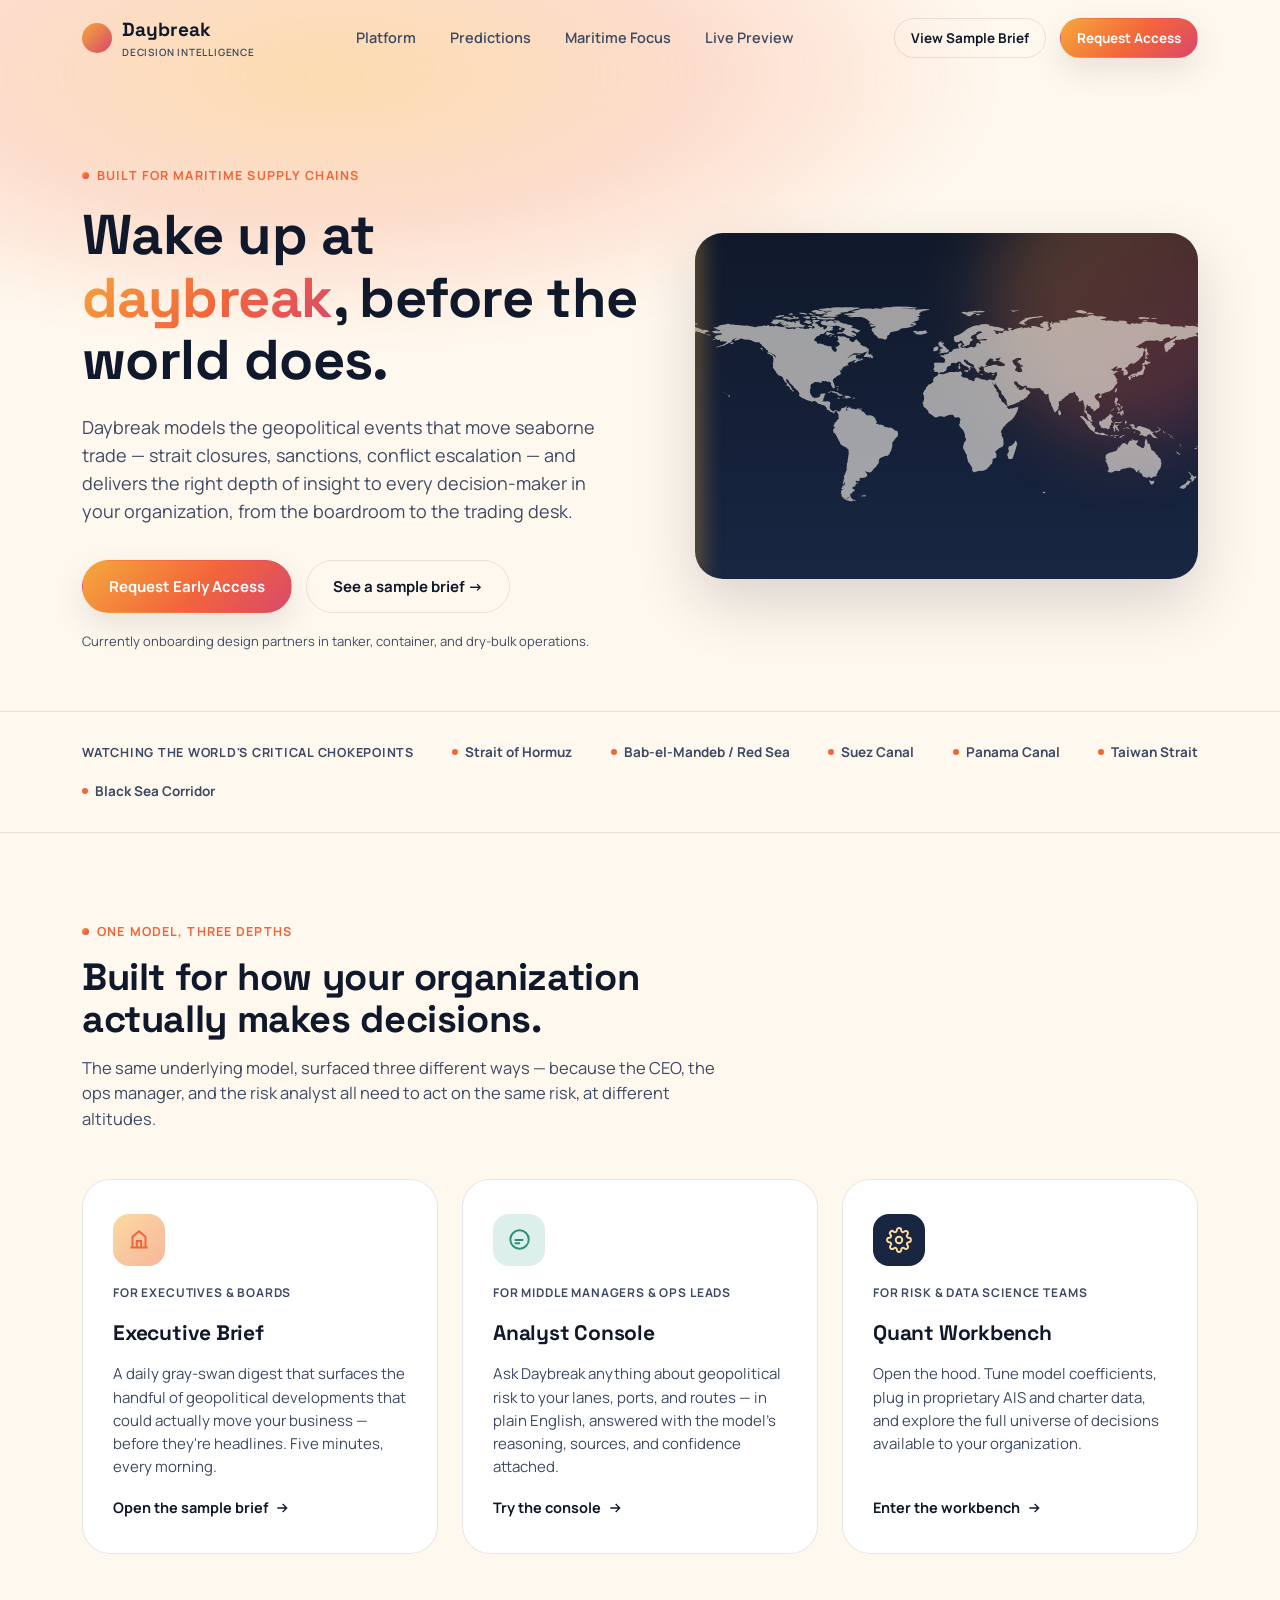
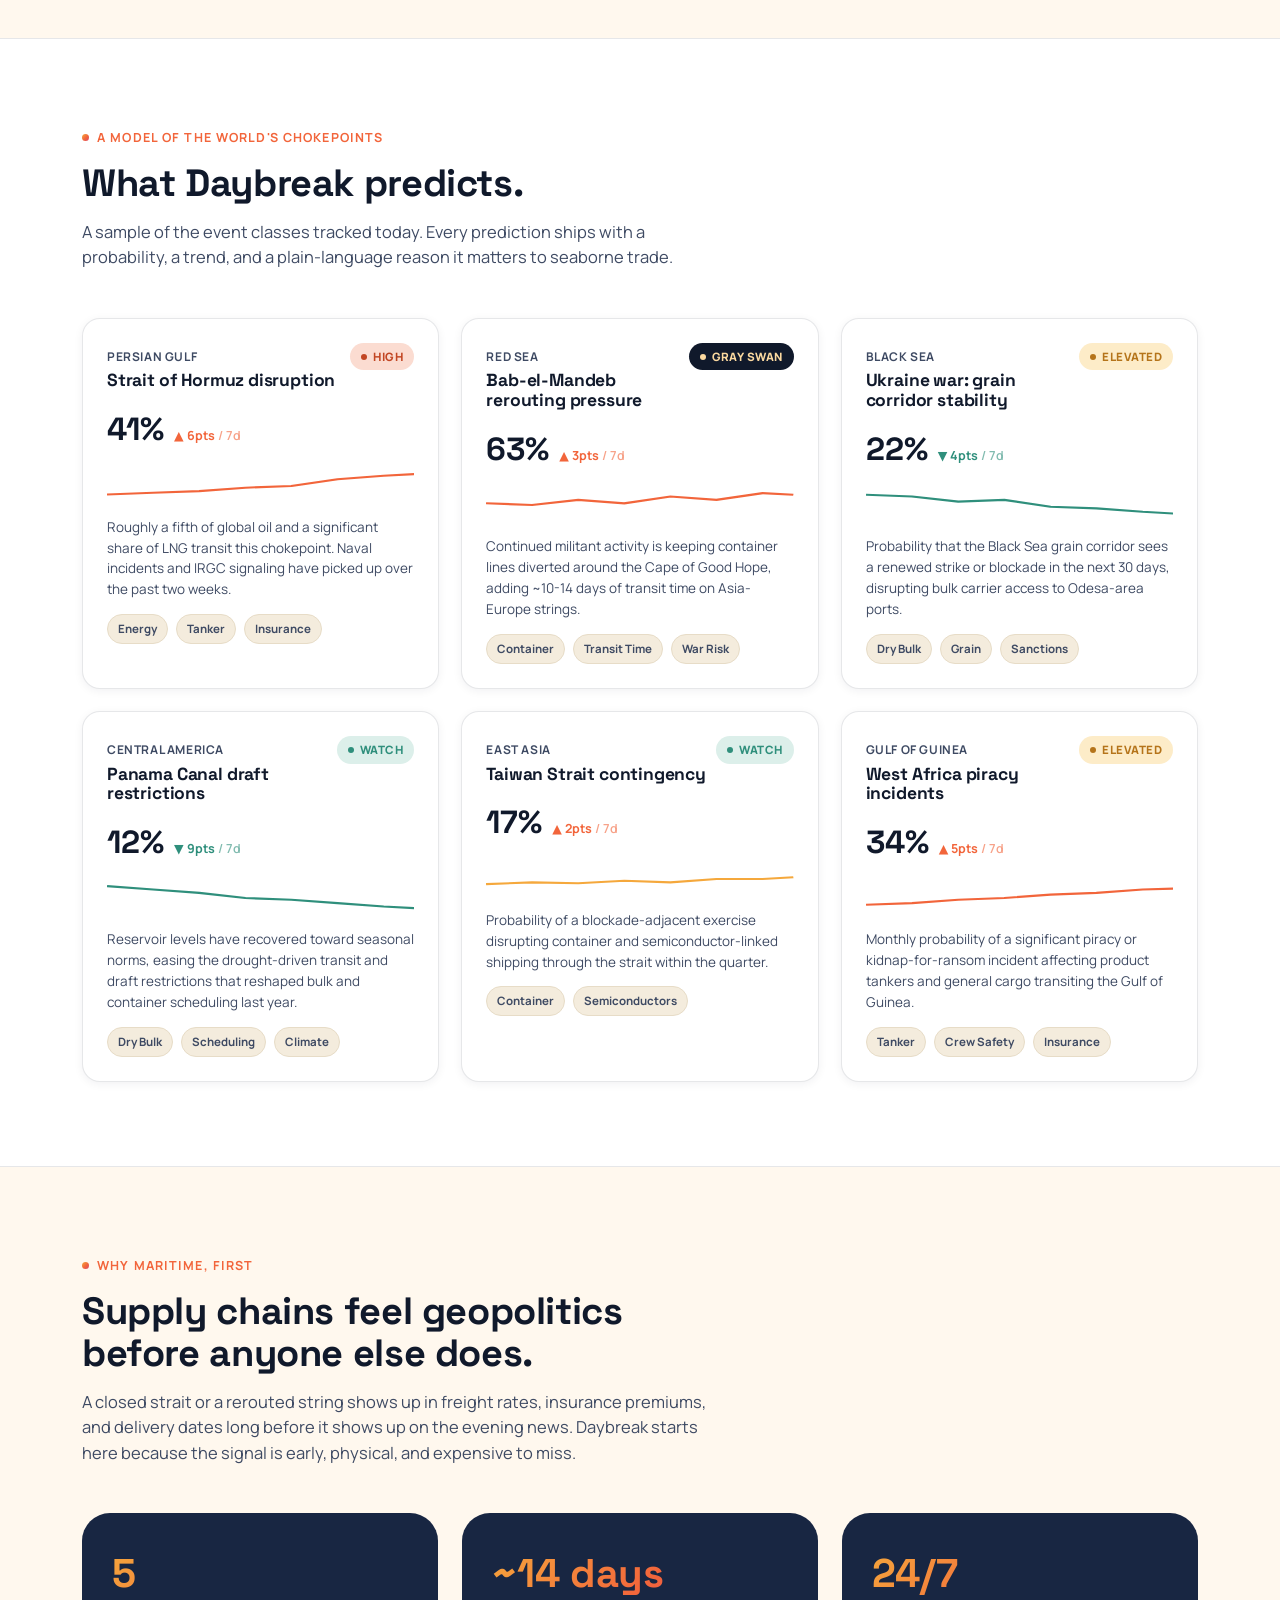
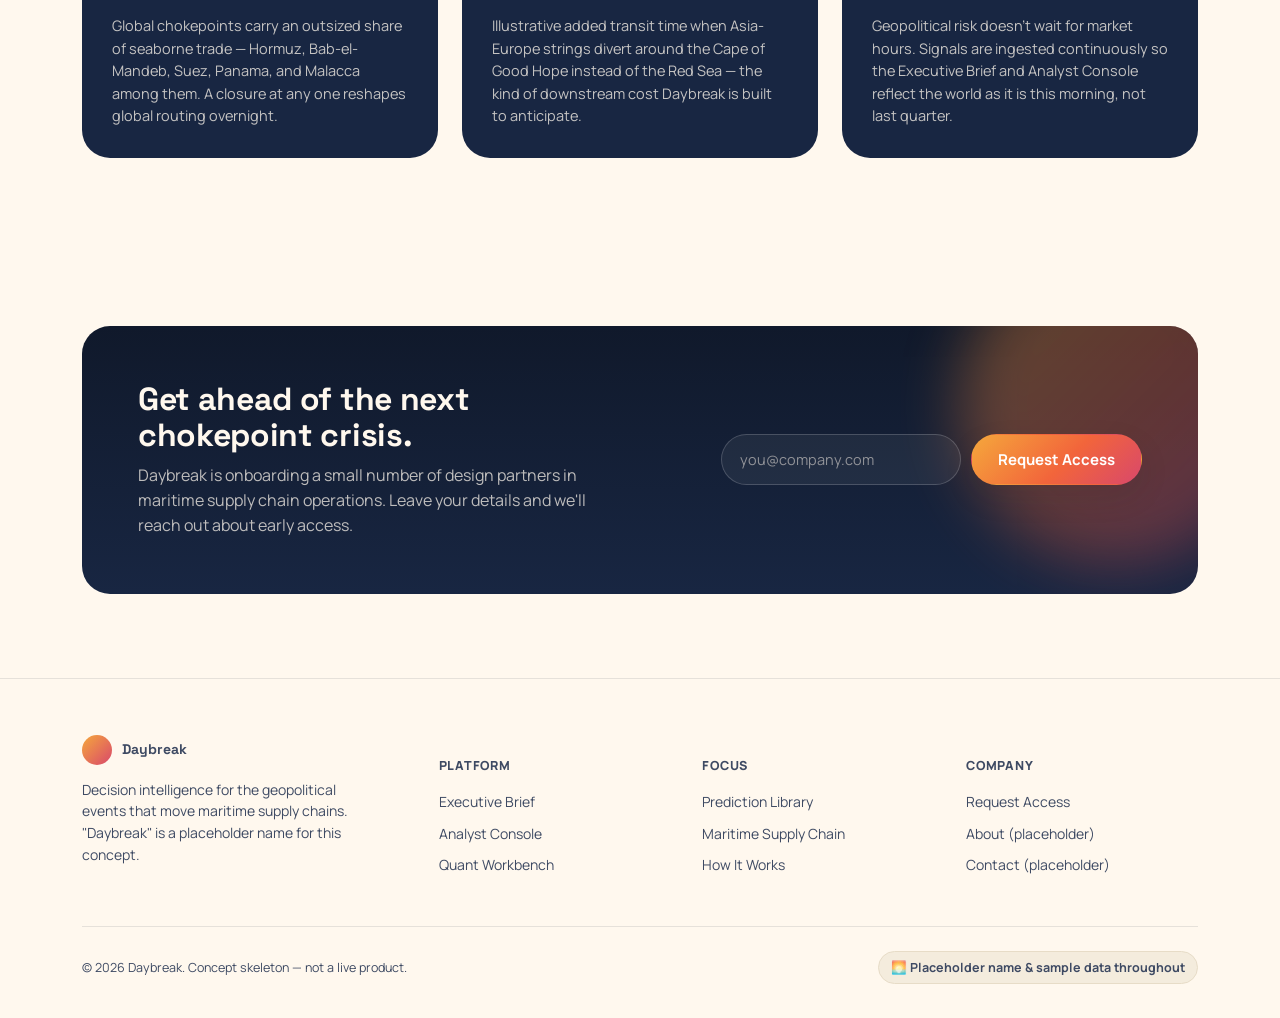
==== index.html @ 5f7ecd0e "Add Daybreak portal site skeleton Static design preview of the decision-intelligence portal for mari" ====
<!doctype html>
<html lang="en">
<head>
<meta charset="UTF-8" />
<meta name="viewport" content="width=device-width, initial-scale=1.0" />
<title>Daybreak — Decision Intelligence for Maritime Supply Chains</title>
<meta name="description" content="Daybreak predicts the geopolitical events that move maritime trade — and delivers the right layer of insight to every decision-maker in your organization." />
<link rel="icon" href="data:image/svg+xml,%3Csvg xmlns='http://www.w3.org/2000/svg' viewBox='0 0 32 32'%3E%3Cdefs%3E%3ClinearGradient id='g' x1='0' y1='0' x2='1' y2='1'%3E%3Cstop offset='0' stop-color='%23F5A83C'/%3E%3Cstop offset='1' stop-color='%23D9486B'/%3E%3C/linearGradient%3E%3C/defs%3E%3Ccircle cx='16' cy='16' r='16' fill='url(%23g)'/%3E%3C/svg%3E" />
<link rel="preconnect" href="https://fonts.googleapis.com">
<link rel="preconnect" href="https://fonts.gstatic.com" crossorigin>
<link href="https://fonts.googleapis.com/css2?family=Space+Grotesk:wght@500;600;700&family=Manrope:wght@400;500;600;700;800&family=IBM+Plex+Mono:wght@500&display=swap" rel="stylesheet">
<link rel="stylesheet" href="assets/css/styles.css" />
</head>
<body>

<nav class="site-nav">
  <div class="wrap">
    <a href="index.html" class="brand">
      <svg class="brand-mark" viewBox="0 0 32 32" fill="none">
        <defs><linearGradient id="navGrad" x1="0" y1="0" x2="1" y2="1">
          <stop offset="0" stop-color="#F5A83C"/><stop offset="1" stop-color="#D9486B"/>
        </linearGradient></defs>
        <circle cx="16" cy="16" r="16" fill="url(#navGrad)"/>
      </svg>
      <span>Daybreak<small>Decision Intelligence</small></span>
    </a>
    <div class="nav-links">
      <a href="index.html#platform">Platform</a>
      <a href="index.html#predictions">Predictions</a>
      <a href="index.html#maritime">Maritime Focus</a>
      <a href="executive.html" data-nav="executive.html">Live Preview</a>
    </div>
    <div class="nav-actions">
      <a href="executive.html" class="btn btn-outline btn-sm">View Sample Brief</a>
      <a href="#request-access" class="btn btn-primary btn-sm">Request Access</a>
    </div>
  </div>
</nav>

<header class="hero">
  <div class="hero-glow"></div>
  <div class="wrap hero-grid">
    <div>
      <span class="eyebrow">Built for maritime supply chains</span>
      <h1>Wake up at <em>daybreak</em>, before the world does.</h1>
      <p class="hero-sub">Daybreak models the geopolitical events that move seaborne trade — strait closures, sanctions, conflict escalation — and delivers the right depth of insight to every decision-maker in your organization, from the boardroom to the trading desk.</p>
      <div class="hero-cta">
        <a href="#request-access" class="btn btn-primary">Request Early Access</a>
        <a href="executive.html" class="btn btn-outline">See a sample brief →</a>
      </div>
      <p class="hero-note">Currently onboarding design partners in tanker, container, and dry-bulk operations.</p>
    </div>

    <div class="map-panel" aria-hidden="true">
      <div class="map-glow"></div>
      <div class="map-canvas">
        <svg viewBox="0 0 100 39.1667" preserveAspectRatio="xMidYMid meet">
          <g transform="scale(1,0.3916667)">
          <path d="M31.18,97.06 L31.54,97.48 L31.93,97.66 L31.81,98.01 L31.54,98.05 L31.4,97.8 L31.31,98.09 L31.07,98.31 L30.77,98.23 L30.57,98.01 L30.28,97.91 L29.93,97.51 L29.64,97.13 L29.26,96.34 L29.49,96.49 L29.88,96.96 L30.25,97.22 L30.39,96.89 L30.48,96.41 L30.74,96.11 L30.93,96.2 L31.04,96.52 L31.18,97.06 Z M33.74,95.11 L33.96,95.43 L33.88,95.67 L33.5,95.89 L33.38,95.64 L33.14,95.96 L33.0,95.64 L33.33,95.21 L33.57,95.39 L33.74,95.11 Z M69.52,94.12 L69.1,94.17 L69.09,93.79 L69.13,93.5 L69.15,93.35 L69.33,93.57 L69.59,93.66 L69.6,93.8 L69.52,94.12 Z M90.39,87.8 L90.66,88.04 L90.81,87.94 L91.02,87.81 L91.19,87.85 L91.21,88.7 L91.12,88.94 L91.09,89.51 L90.99,89.32 L90.8,89.81 L90.74,89.77 L90.57,89.75 L90.4,89.14 L90.36,88.68 L90.2,88.06 L90.21,87.73 L90.39,87.8 Z M98.06,87.89 L98.12,88.18 L98.32,87.89 L98.4,88.19 L98.4,88.49 L98.3,88.82 L98.12,89.34 L97.98,89.63 L98.08,89.97 L97.86,89.98 L97.63,90.24 L97.55,90.71 L97.39,91.42 L97.18,91.74 L97.04,91.94 L96.78,91.93 L96.6,91.7 L96.3,91.65 L96.25,91.38 L96.4,90.86 L96.75,90.16 L96.93,90.03 L97.13,89.76 L97.37,89.38 L97.53,89.02 L97.66,88.49 L97.76,88.31 L97.8,87.91 L98.0,87.58 L98.06,87.89 Z M98.5,84.51 L98.7,85.25 L98.71,84.77 L98.84,84.96 L98.88,85.5 L99.1,85.73 L99.29,85.79 L99.45,85.52 L99.59,85.6 L99.52,86.23 L99.44,86.64 L99.22,86.63 L99.15,86.84 L99.18,87.15 L99.13,87.28 L99.03,87.66 L98.89,88.15 L98.68,88.43 L98.63,88.25 L98.51,88.14 L98.67,87.56 L98.58,87.17 L98.28,86.89 L98.29,86.63 L98.49,86.38 L98.54,85.84 L98.53,85.38 L98.41,84.9 L98.42,84.78 L98.29,84.48 L98.07,83.86 L97.95,83.35 L98.06,83.3 L98.21,83.69 L98.42,83.88 L98.5,84.51 Z M96.42,74.58 L96.32,74.75 L96.16,74.56 L95.97,74.24 L95.79,73.87 L95.6,73.37 L95.56,73.12 L95.68,73.13 L95.84,73.38 L95.96,73.62 L96.05,73.82 L96.28,74.26 L96.42,74.58 Z M99.55,71.16 L99.64,71.37 L99.6,71.74 L99.43,71.84 L99.27,71.75 L99.25,71.44 L99.35,71.19 L99.48,71.28 L99.55,71.16 Z M99.82,70.78 L99.65,70.93 L99.61,70.67 L99.75,70.52 L99.84,70.48 L100.0,70.26 L100.0,70.61 L99.82,70.78 Z M0.02,70.57 L0.0,70.61 L0.0,70.26 L0.06,70.23 L0.02,70.57 Z M96.62,70.54 L96.53,70.64 L96.44,70.33 L96.45,70.14 L96.62,70.54 Z M96.42,69.46 L96.46,70.03 L96.39,69.94 L96.33,69.98 L96.29,69.78 L96.29,69.24 L96.42,69.46 Z M63.9,68.48 L63.95,69.33 L64.02,69.66 L63.99,70.0 L63.94,70.21 L63.85,69.8 L63.8,70.01 L63.85,70.53 L63.83,70.83 L63.75,71.0 L63.73,71.6 L63.62,72.42 L63.49,73.4 L63.31,74.75 L63.21,75.73 L63.08,76.55 L62.86,76.72 L62.61,77.02 L62.45,76.84 L62.23,76.59 L62.16,76.21 L62.14,75.58 L62.04,75.02 L62.02,74.51 L62.06,74.0 L62.19,73.87 L62.19,73.64 L62.33,73.1 L62.35,72.65 L62.29,72.31 L62.23,71.87 L62.21,71.21 L62.31,70.82 L62.35,70.37 L62.48,70.34 L62.64,70.19 L62.74,70.07 L62.86,70.06 L63.02,69.65 L63.25,69.22 L63.33,68.86 L63.3,68.56 L63.41,68.64 L63.57,68.15 L63.57,67.72 L63.67,67.4 L63.76,67.71 L63.84,68.01 L63.9,68.48 Z M89.88,68.63 L89.98,69.18 L90.16,68.92 L90.25,69.22 L90.38,69.49 L90.35,69.81 L90.41,70.42 L90.45,70.77 L90.52,70.86 L90.6,71.46 L90.57,71.83 L90.66,72.31 L90.96,72.68 L91.16,73.02 L91.35,73.33 L91.31,73.5 L91.47,73.94 L91.58,74.71 L91.69,74.56 L91.8,74.86 L91.87,74.75 L91.92,75.51 L92.11,75.94 L92.24,76.21 L92.46,76.79 L92.54,77.36 L92.54,77.76 L92.53,78.2 L92.66,78.8 L92.64,79.43 L92.59,79.76 L92.52,80.39 L92.52,80.8 L92.47,81.31 L92.35,81.95 L92.14,82.3 L92.04,82.85 L91.95,83.2 L91.87,83.81 L91.76,84.16 L91.69,84.7 L91.65,85.18 L91.67,85.41 L91.51,85.65 L91.2,85.68 L90.94,85.97 L90.81,86.25 L90.64,86.55 L90.41,86.24 L90.24,86.11 L90.29,85.74 L90.13,85.88 L89.89,86.39 L89.65,86.2 L89.49,86.09 L89.34,86.03 L89.07,85.83 L88.89,85.39 L88.84,84.85 L88.77,84.5 L88.63,84.21 L88.37,84.12 L88.46,83.78 L88.39,83.25 L88.26,83.74 L88.01,83.87 L88.15,83.48 L88.2,83.07 L88.3,82.72 L88.28,82.2 L88.05,82.8 L87.88,83.05 L87.77,83.61 L87.56,83.32 L87.57,82.94 L87.39,82.43 L87.25,82.16 L87.3,82.0 L86.94,81.57 L86.75,81.55 L86.48,81.2 L85.98,81.27 L85.62,81.52 L85.31,81.76 L85.04,81.71 L84.75,82.08 L84.51,82.24 L84.45,82.61 L84.35,82.9 L84.11,82.92 L83.94,82.98 L83.69,82.85 L83.49,82.93 L83.3,82.96 L83.14,83.34 L83.06,83.31 L82.92,83.51 L82.78,83.73 L82.58,83.71 L82.4,83.71 L82.1,83.25 L81.95,83.12 L81.96,82.71 L82.1,82.62 L82.14,82.45 L82.13,82.2 L82.17,81.71 L82.14,81.29 L81.99,80.57 L81.94,80.16 L81.96,79.76 L81.84,79.3 L81.84,79.09 L81.71,78.81 L81.68,78.25 L81.52,77.69 L81.48,77.39 L81.61,77.69 L81.51,77.04 L81.65,77.24 L81.73,77.52 L81.73,77.15 L81.59,76.59 L81.56,76.37 L81.5,76.16 L81.53,75.75 L81.59,75.57 L81.62,75.22 L81.59,74.81 L81.71,74.29 L81.73,74.84 L81.85,74.35 L82.07,74.11 L82.21,73.81 L82.42,73.55 L82.55,73.49 L82.62,73.58 L82.84,73.32 L83.01,73.24 L83.05,73.08 L83.13,73.02 L83.28,73.03 L83.57,72.83 L83.72,72.51 L83.79,72.13 L83.96,71.77 L83.97,71.49 L83.98,71.1 L84.17,70.5 L84.29,71.11 L84.41,70.97 L84.31,70.64 L84.39,70.29 L84.52,70.45 L84.55,69.91 L84.7,69.56 L84.77,69.28 L84.91,69.16 L84.91,68.96 L85.03,69.04 L85.04,68.86 L85.16,68.76 L85.3,68.67 L85.5,68.99 L85.66,69.41 L85.83,69.42 L86.01,69.48 L85.95,69.09 L86.08,68.52 L86.21,68.34 L86.16,68.16 L86.28,67.76 L86.45,67.51 L86.59,67.59 L86.83,67.46 L86.82,67.09 L86.62,66.86 L86.77,66.76 L86.95,66.93 L87.1,67.22 L87.33,67.41 L87.41,67.33 L87.58,67.55 L87.75,67.35 L87.85,67.41 L87.91,67.27 L88.04,67.63 L87.97,68.01 L87.86,68.29 L87.77,68.32 L87.8,68.6 L87.72,68.95 L87.62,69.3 L87.64,69.5 L87.86,69.89 L88.07,70.12 L88.22,70.37 L88.42,70.79 L88.5,70.78 L88.64,70.97 L88.68,71.19 L88.95,71.43 L89.13,71.18 L89.19,70.8 L89.24,70.49 L89.28,70.1 L89.36,69.54 L89.32,69.19 L89.34,68.99 L89.31,68.58 L89.35,68.05 L89.4,67.9 L89.36,67.66 L89.42,67.29 L89.48,66.9 L89.48,66.7 L89.59,66.43 L89.67,66.78 L89.69,67.22 L89.75,67.31 L89.77,67.61 L89.87,67.97 L89.89,68.37 L89.88,68.63 Z M95.03,66.3 L95.11,66.54 L94.92,66.54 L94.81,66.1 L94.98,66.27 L95.03,66.3 Z M83.53,66.13 L83.42,66.14 L83.05,65.64 L83.31,65.5 L83.45,65.72 L83.55,65.94 L83.53,66.13 Z M94.68,65.87 L94.57,65.88 L94.4,65.81 L94.34,65.7 L94.36,65.42 L94.55,65.53 L94.64,65.68 L94.68,65.87 Z M94.91,65.67 L94.87,65.8 L94.66,65.19 L94.61,64.77 L94.7,64.77 L94.8,65.33 L94.91,65.67 Z M84.57,66.06 L84.33,66.21 L84.29,66.13 L84.32,65.89 L84.44,65.45 L84.71,65.17 L84.75,65.0 L84.99,64.85 L85.18,64.82 L85.27,64.73 L85.37,64.82 L85.27,65.01 L84.98,65.32 L84.75,65.53 L84.57,66.06 Z M82.75,64.61 L82.85,64.8 L83.02,64.74 L83.09,65.04 L82.77,65.18 L82.58,65.28 L82.43,65.27 L82.52,64.86 L82.68,64.86 L82.75,64.61 Z M84.14,64.61 L84.1,65.0 L83.68,65.2 L83.31,65.11 L83.31,64.85 L83.53,64.71 L83.71,64.92 L83.89,64.87 L84.14,64.61 Z M94.41,64.78 L94.42,64.92 L94.2,64.62 L94.05,64.37 L93.95,64.13 L93.99,64.06 L94.12,64.23 L94.34,64.55 L94.41,64.78 Z M93.76,64.08 L93.71,64.12 L93.58,63.96 L93.47,63.66 L93.48,63.55 L93.65,63.85 L93.76,64.08 Z M80.17,63.67 L80.71,63.74 L80.77,63.45 L81.28,63.79 L81.38,64.25 L81.8,64.38 L82.14,64.8 L81.82,65.07 L81.52,64.79 L81.27,64.81 L80.98,64.75 L80.72,64.63 L80.4,64.36 L80.19,64.28 L80.08,64.37 L79.57,64.08 L79.52,63.78 L79.27,63.72 L79.46,63.05 L79.8,63.09 L80.02,63.37 L80.14,63.42 L80.17,63.67 Z M87.42,63.27 L87.28,63.76 L87.25,63.22 L87.3,62.97 L87.36,62.73 L87.42,62.93 L87.42,63.27 Z M93.3,63.7 L93.22,63.77 L93.1,63.5 L92.98,63.05 L92.92,62.51 L92.96,62.44 L92.99,62.65 L93.07,62.81 L93.21,63.26 L93.34,63.5 L93.3,63.7 Z M92.22,62.75 L92.07,62.81 L92.03,63.01 L91.88,63.18 L91.73,63.35 L91.59,63.35 L91.36,63.14 L91.2,62.94 L91.22,62.72 L91.47,62.83 L91.62,62.77 L91.67,62.43 L91.71,62.41 L91.73,62.79 L91.89,62.73 L91.97,62.49 L92.12,62.24 L92.09,61.82 L92.26,61.81 L92.32,61.92 L92.31,62.32 L92.22,62.75 Z M85.35,61.32 L85.24,61.55 L85.05,61.42 L85.0,61.12 L85.28,61.08 L85.35,61.32 Z M86.24,61.06 L86.34,61.6 L86.11,61.31 L85.88,61.25 L85.72,61.3 L85.53,61.27 L85.59,60.88 L85.94,60.85 L86.24,61.06 Z M92.54,62.06 L92.45,62.25 L92.4,61.83 L92.34,61.55 L92.21,61.32 L92.05,61.02 L91.85,60.81 L91.93,60.64 L92.08,60.84 L92.17,60.99 L92.29,61.16 L92.4,61.46 L92.51,61.69 L92.54,62.06 Z M87.26,59.68 L87.34,60.83 L87.63,61.25 L87.86,60.5 L88.18,60.07 L88.42,60.07 L88.66,60.32 L88.87,60.57 L89.17,60.71 L89.65,61.2 L90.16,61.6 L90.35,61.97 L90.51,62.32 L90.55,62.74 L91.01,63.18 L91.08,63.56 L90.83,63.63 L90.89,64.1 L91.13,64.57 L91.32,65.32 L91.47,65.3 L91.46,65.61 L91.68,65.73 L91.59,65.87 L91.89,66.17 L91.86,66.37 L91.67,66.42 L91.61,66.24 L91.37,66.16 L91.09,66.05 L90.87,65.6 L90.71,65.21 L90.57,64.59 L90.21,64.28 L89.97,64.48 L89.8,64.71 L89.84,65.24 L89.62,65.48 L89.46,65.36 L89.18,65.33 L88.93,64.75 L88.65,64.61 L88.58,64.81 L88.23,64.83 L88.34,64.25 L88.52,64.06 L88.45,63.29 L88.31,62.69 L87.77,62.09 L87.55,62.03 L87.13,61.38 L87.05,61.72 L86.94,61.78 L86.88,61.52 L86.88,61.21 L86.66,60.87 L86.96,60.61 L87.16,60.62 L87.14,60.44 L86.73,60.43 L86.62,60.01 L86.37,59.88 L86.26,59.53 L86.63,59.36 L86.77,59.13 L87.22,59.42 L87.26,59.68 Z M84.79,57.86 L84.57,58.56 L84.36,58.7 L84.09,58.56 L83.63,58.59 L83.38,58.7 L83.34,59.23 L83.59,59.86 L83.74,59.54 L84.26,59.3 L84.24,59.63 L84.12,59.53 L84.0,59.94 L83.75,60.22 L84.02,61.12 L83.96,61.37 L84.21,62.19 L84.21,62.65 L84.06,62.86 L83.95,62.61 L84.09,62.03 L83.82,62.31 L83.75,62.11 L83.78,61.84 L83.58,61.42 L83.6,60.73 L83.42,60.94 L83.44,61.77 L83.45,62.79 L83.28,62.89 L83.16,62.68 L83.24,62.03 L83.19,61.34 L83.08,61.34 L82.99,60.85 L83.11,60.39 L83.15,59.82 L83.28,58.76 L83.34,58.46 L83.58,57.94 L83.8,58.15 L84.15,58.24 L84.47,58.21 L84.74,57.7 L84.79,57.86 Z M85.75,58.06 L85.73,58.68 L85.59,58.61 L85.55,59.04 L85.66,59.42 L85.58,59.5 L85.47,59.05 L85.39,58.15 L85.44,57.58 L85.54,57.32 L85.56,57.71 L85.72,57.77 L85.75,58.06 Z M79.39,63.02 L79.09,63.03 L78.85,62.44 L78.5,61.86 L78.38,61.43 L78.17,60.85 L78.03,60.32 L77.82,59.33 L77.57,58.74 L77.49,58.13 L77.39,57.57 L77.14,57.13 L76.99,56.52 L76.78,56.12 L76.49,55.34 L76.47,54.98 L76.65,55.01 L77.08,55.14 L77.32,55.84 L77.54,56.32 L77.69,56.61 L77.96,57.38 L78.24,57.39 L78.47,57.87 L78.63,58.47 L78.84,58.79 L78.73,59.37 L78.89,59.62 L78.99,59.63 L79.04,60.13 L79.14,60.53 L79.34,60.59 L79.47,61.04 L79.4,61.92 L79.39,63.02 Z M82.74,57.57 L83.05,58.23 L82.73,58.31 L82.63,58.79 L82.64,59.44 L82.38,59.92 L82.37,60.63 L82.26,61.71 L82.22,61.46 L81.91,61.78 L81.8,61.34 L81.6,61.3 L81.46,61.08 L81.13,61.33 L81.03,60.99 L80.85,61.03 L80.62,60.95 L80.58,59.99 L80.44,59.8 L80.3,59.19 L80.26,58.57 L80.3,57.91 L80.46,57.44 L80.67,57.69 L80.88,57.55 L80.94,56.95 L81.05,56.82 L81.39,56.66 L81.59,56.1 L81.72,55.66 L81.83,55.39 L82.07,55.0 L82.28,54.51 L82.42,53.95 L82.54,53.95 L82.68,54.31 L82.69,54.62 L82.87,54.82 L83.11,55.03 L83.09,55.31 L82.9,55.34 L82.95,55.69 L82.75,55.93 L82.59,56.57 L82.79,57.24 L82.74,57.57 Z M85.1,52.9 L85.13,53.37 L85.15,53.77 L85.05,54.42 L84.95,53.69 L84.82,54.05 L84.91,54.57 L84.83,54.91 L84.51,54.5 L84.43,53.98 L84.51,53.64 L84.34,53.31 L84.25,53.6 L84.12,53.58 L83.91,53.97 L83.87,53.76 L83.98,53.17 L84.15,52.97 L84.3,52.7 L84.4,53.02 L84.61,52.83 L84.66,52.51 L84.85,52.49 L84.84,51.94 L85.06,52.28 L85.09,52.64 L85.1,52.9 Z M72.56,54.47 L72.32,54.63 L72.19,54.07 L72.14,53.05 L72.26,51.9 L72.46,52.29 L72.58,52.79 L72.72,53.53 L72.68,54.27 L72.56,54.47 Z M33.07,51.7 L32.84,51.77 L32.79,51.71 L32.87,51.51 L32.87,51.23 L33.03,51.14 L33.08,51.17 L33.07,51.7 Z M84.44,51.58 L84.34,51.81 L84.25,52.26 L84.17,52.47 L83.99,51.98 L84.05,51.79 L84.12,51.59 L84.15,51.15 L84.31,51.11 L84.26,51.58 L84.47,50.9 L84.44,51.58 Z M82.92,52.26 L82.55,52.93 L82.68,52.43 L82.89,52.0 L83.05,51.51 L83.2,50.8 L83.25,51.38 L83.06,51.77 L82.92,52.26 Z M83.86,50.43 L84.02,50.65 L84.2,50.65 L84.19,50.95 L84.07,51.25 L83.89,51.46 L83.88,51.13 L83.9,50.77 L83.86,50.43 Z M84.86,50.24 L84.94,51.03 L84.73,50.84 L84.73,51.08 L84.8,51.52 L84.67,51.68 L84.66,51.18 L84.57,51.14 L84.53,50.71 L84.69,50.77 L84.69,50.5 L84.52,49.96 L84.79,49.97 L84.86,50.24 Z M83.76,49.6 L83.68,50.21 L83.56,49.85 L83.42,49.31 L83.66,49.34 L83.76,49.6 Z M83.7,45.74 L83.87,45.94 L83.96,45.76 L83.98,45.94 L83.94,46.23 L84.03,46.74 L83.96,47.33 L83.8,47.57 L83.75,48.14 L83.81,48.7 L83.96,48.78 L84.08,48.7 L84.43,49.09 L84.4,49.48 L84.49,49.65 L84.47,49.97 L84.25,49.63 L84.15,49.25 L84.08,49.51 L83.9,49.09 L83.65,49.19 L83.51,49.04 L83.52,48.74 L83.61,48.56 L83.53,48.4 L83.49,48.66 L83.35,48.25 L83.31,47.94 L83.3,47.26 L83.41,47.49 L83.44,46.38 L83.53,45.74 L83.7,45.74 Z M31.78,45.94 L31.71,46.12 L31.5,46.11 L31.34,46.14 L31.32,45.83 L31.36,45.73 L31.59,45.73 L31.73,45.8 L31.78,45.94 Z M28.64,46.19 L28.55,46.31 L28.4,46.2 L28.24,45.94 L28.27,45.78 L28.39,45.73 L28.45,45.75 L28.64,45.81 L28.79,45.99 L28.83,46.18 L28.64,46.19 Z M29.84,44.77 L30.08,44.88 L30.11,44.76 L30.33,44.77 L30.5,44.95 L30.57,44.93 L30.62,45.18 L30.77,45.17 L30.76,45.38 L30.89,45.4 L31.02,45.67 L30.92,45.95 L30.79,45.8 L30.66,45.83 L30.57,45.8 L30.52,45.92 L30.41,45.97 L30.37,45.8 L30.28,45.9 L30.17,46.38 L30.1,46.27 L30.08,46.07 L29.9,45.95 L29.77,46.0 L29.6,45.94 L29.47,46.08 L29.32,45.86 L29.34,45.63 L29.6,45.73 L29.81,45.78 L29.91,45.63 L29.78,45.32 L29.78,45.05 L29.61,44.94 L29.67,44.74 L29.84,44.77 Z M80.65,45.62 L80.41,45.96 L80.18,45.74 L80.17,45.13 L80.31,44.81 L80.61,44.61 L80.77,44.63 L80.84,44.9 L80.71,45.21 L80.65,45.62 Z M6.79,45.33 L6.75,45.45 L6.68,45.35 L6.69,45.15 L6.65,44.89 L6.66,44.81 L6.71,44.7 L6.69,44.56 L6.71,44.49 L6.73,44.5 L6.83,44.62 L6.88,44.69 L6.93,44.78 L7.0,45.03 L6.99,45.07 L6.88,45.22 L6.79,45.33 Z M6.64,44.22 L6.55,44.27 L6.5,44.13 L6.47,44.07 L6.47,44.02 L6.5,43.96 L6.6,44.03 L6.67,44.14 L6.64,44.22 Z M6.46,43.85 L6.45,43.92 L6.3,43.9 L6.32,43.82 L6.46,43.85 Z M6.21,43.74 L6.19,43.78 L6.17,43.77 L6.08,43.75 L6.04,43.59 L6.03,43.56 L6.1,43.46 L6.13,43.51 L6.21,43.74 Z M5.74,43.28 L5.7,43.35 L5.61,43.22 L5.63,43.16 L5.67,43.09 L5.73,43.11 L5.74,43.28 Z M27.87,42.72 L27.98,42.98 L28.24,42.9 L28.34,43.07 L28.57,43.51 L28.74,43.82 L28.83,43.82 L29.0,43.96 L28.98,44.16 L29.19,44.19 L29.39,44.48 L29.36,44.65 L29.18,44.74 L28.99,44.77 L28.8,44.71 L28.4,44.78 L28.59,44.39 L28.47,44.2 L28.3,44.16 L28.2,43.95 L28.13,43.55 L27.98,43.58 L27.72,43.38 L27.63,43.24 L27.27,43.13 L27.18,42.99 L27.28,42.81 L27.01,42.77 L26.81,43.14 L26.69,43.15 L26.65,43.33 L26.51,43.4 L26.4,43.34 L26.54,43.12 L26.6,42.86 L26.73,42.7 L26.87,42.57 L27.08,42.5 L27.15,42.42 L27.39,42.47 L27.61,42.48 L27.87,42.72 Z M28.46,42.01 L28.39,42.05 L28.32,41.64 L28.22,41.44 L28.28,40.99 L28.36,41.01 L28.46,41.6 L28.46,42.01 Z M83.66,42.7 L83.54,43.28 L83.39,42.68 L83.36,42.16 L83.53,41.46 L83.75,40.93 L83.88,41.14 L83.83,41.56 L83.66,42.7 Z M28.38,40.01 L28.08,40.13 L28.06,39.87 L28.19,39.81 L28.38,39.83 L28.38,40.01 Z M28.61,40.01 L28.56,40.51 L28.51,40.42 L28.52,40.05 L28.39,39.77 L28.39,39.69 L28.61,40.01 Z M87.4,34.65 L87.44,34.89 L87.28,35.32 L87.16,35.09 L87.02,35.26 L86.95,35.67 L86.77,35.47 L86.77,35.13 L86.92,34.71 L87.08,34.79 L87.2,34.49 L87.4,34.65 Z M59.6,33.57 L59.42,33.87 L59.44,34.0 L59.45,34.06 L59.16,34.35 L59.03,34.25 L58.96,33.97 L59.09,33.94 L59.11,33.94 L59.15,33.77 L59.35,33.78 L59.6,33.57 Z M56.58,33.54 L56.74,33.78 L56.95,33.74 L57.16,33.79 L57.15,33.91 L57.3,33.83 L57.27,34.04 L56.87,34.1 L56.87,33.98 L56.53,33.84 L56.58,33.54 Z M54.31,31.75 L54.21,32.31 L54.25,32.53 L54.19,32.89 L53.98,32.63 L53.84,32.55 L53.45,32.19 L53.49,31.83 L53.82,31.89 L54.1,31.81 L54.31,31.75 Z M52.56,29.64 L52.72,30.14 L52.69,31.08 L52.56,31.04 L52.45,31.27 L52.34,31.08 L52.33,30.23 L52.27,29.82 L52.42,29.86 L52.56,29.64 Z M89.16,32.52 L89.06,33.09 L89.1,33.44 L88.96,33.94 L88.6,34.28 L88.12,34.32 L87.72,35.13 L87.53,34.86 L87.52,34.33 L87.04,34.49 L86.71,34.82 L86.39,34.83 L86.67,35.35 L86.48,36.56 L86.3,36.86 L86.17,36.58 L86.24,35.94 L86.06,35.74 L85.95,35.25 L86.21,35.03 L86.36,34.59 L86.63,34.22 L86.84,33.74 L87.39,33.52 L87.69,33.67 L87.98,32.41 L88.16,32.75 L88.57,32.04 L88.73,31.76 L88.9,30.89 L88.86,30.1 L88.97,29.65 L89.27,29.52 L89.42,30.5 L89.41,31.08 L89.16,31.79 L89.16,32.52 Z M52.66,28.97 L52.56,29.52 L52.44,29.37 L52.37,28.9 L52.43,28.63 L52.61,28.36 L52.66,28.97 Z M89.98,27.54 L90.17,27.69 L90.37,27.39 L90.43,28.18 L90.02,28.38 L89.77,29.08 L89.34,28.6 L89.19,29.37 L88.88,29.38 L88.84,28.68 L88.98,28.13 L89.27,28.09 L89.35,27.11 L89.44,26.56 L89.76,27.3 L89.98,27.54 Z M32.32,25.85 L32.52,25.95 L32.77,25.93 L32.64,26.22 L32.53,26.26 L32.18,25.96 L32.11,25.73 L32.22,25.51 L32.32,25.85 Z M32.83,24.04 L32.7,24.05 L32.34,23.83 L32.08,23.49 L32.17,23.43 L32.54,23.61 L32.82,23.91 L32.83,24.04 Z M15.69,24.46 L15.55,24.56 L15.1,24.24 L15.01,23.99 L14.76,23.74 L14.71,23.54 L14.43,23.41 L14.32,23.02 L14.34,22.86 L14.64,23.01 L14.81,23.12 L15.07,23.2 L15.16,23.44 L15.3,23.78 L15.58,24.07 L15.69,24.46 Z M34.41,22.92 L34.22,23.54 L34.4,23.3 L34.59,23.45 L34.49,23.7 L34.74,23.89 L34.87,23.72 L35.15,23.94 L35.06,24.46 L35.25,24.33 L35.29,24.71 L35.38,25.15 L35.26,25.78 L35.13,25.8 L34.95,25.67 L35.01,25.09 L34.93,25.0 L34.61,25.61 L34.45,25.59 L34.64,25.26 L34.37,25.08 L34.08,25.13 L33.54,25.1 L33.49,24.89 L33.67,24.64 L33.55,24.45 L33.78,24.02 L34.07,22.89 L34.24,22.49 L34.48,22.25 L34.61,22.28 L34.56,22.47 L34.41,22.92 Z M13.14,20.54 L13.4,20.48 L13.32,21.29 L13.56,21.86 L13.45,21.86 L13.28,21.53 L13.18,21.21 L13.04,20.98 L12.99,20.67 L13.01,20.45 L13.14,20.54 Z M89.9,22.87 L90.18,24.13 L89.77,23.9 L89.6,24.92 L89.87,25.65 L89.86,26.14 L89.65,25.72 L89.47,26.26 L89.42,25.67 L89.45,24.98 L89.42,24.21 L89.48,23.68 L89.49,22.73 L89.33,22.03 L89.36,21.06 L89.61,20.74 L89.5,20.41 L89.63,20.31 L89.7,20.78 L89.79,21.46 L89.79,22.16 L89.9,22.87 Z M48.11,21.8 L47.62,22.22 L47.23,22.11 L47.45,21.37 L47.31,20.65 L47.69,20.1 L47.9,19.76 L48.13,19.74 L48.43,20.17 L48.28,20.66 L48.32,21.17 L48.11,21.8 Z M53.53,19.43 L53.36,20.0 L53.07,19.6 L53.03,19.3 L53.44,19.07 L53.53,19.43 Z M7.5,18.36 L7.22,18.63 L7.08,18.44 L7.04,18.11 L7.29,17.86 L7.44,17.75 L7.62,17.8 L7.74,18.02 L7.5,18.36 Z M49.17,17.28 L48.87,18.05 L49.15,17.95 L49.46,17.95 L49.38,18.53 L49.13,19.17 L49.42,19.21 L49.69,20.12 L49.88,20.24 L50.05,21.05 L50.13,21.33 L50.47,21.46 L50.43,21.91 L50.29,22.12 L50.4,22.49 L50.15,22.86 L49.78,22.85 L49.31,23.05 L49.18,22.91 L49.0,23.24 L48.74,23.16 L48.54,23.43 L48.4,23.29 L48.8,22.55 L49.05,22.39 L48.62,22.27 L48.54,21.99 L48.83,21.77 L48.67,21.39 L48.73,20.93 L49.14,20.99 L49.18,20.58 L48.99,20.13 L48.65,20.01 L48.59,19.81 L48.69,19.5 L48.6,19.3 L48.45,19.64 L48.43,18.95 L48.29,18.59 L48.39,17.86 L48.61,17.28 L48.83,17.34 L49.17,17.28 Z M4.01,16.38 L3.84,16.49 L3.65,16.35 L3.48,16.16 L3.76,16.04 L3.98,16.1 L4.01,16.38 Z M27.98,14.78 L27.87,15.15 L27.75,15.09 L27.68,14.88 L27.69,14.83 L27.8,14.62 L27.91,14.64 L27.98,14.78 Z M27.25,14.39 L26.93,14.78 L26.73,14.76 L26.67,14.57 L26.87,14.25 L27.26,14.25 L27.25,14.39 Z M2.3,13.63 L2.47,13.76 L2.64,13.69 L2.87,13.88 L3.14,13.97 L3.12,14.05 L2.91,14.2 L2.7,14.05 L2.59,13.92 L2.35,13.96 L2.28,13.9 L2.3,13.63 Z M26.34,12.3 L26.4,12.61 L26.54,12.5 L26.7,12.69 L27.0,12.93 L27.32,13.15 L27.35,13.49 L27.55,13.43 L27.75,13.67 L27.5,13.89 L27.07,13.72 L26.91,13.4 L26.64,13.78 L26.24,14.15 L26.15,13.73 L25.77,13.8 L26.01,13.45 L26.05,12.89 L26.14,12.24 L26.34,12.3 Z M45.97,11.73 L45.91,12.19 L46.22,12.68 L45.86,13.22 L45.06,13.7 L44.82,13.83 L44.45,13.73 L43.68,13.5 L43.95,13.19 L43.35,12.84 L43.84,12.71 L43.83,12.5 L43.24,12.33 L43.43,11.87 L43.85,11.77 L44.28,12.25 L44.71,11.86 L45.06,12.06 L45.51,11.68 L45.97,11.73 Z M28.93,11.24 L28.61,11.28 L28.55,10.93 L28.66,10.53 L28.92,10.43 L29.13,10.63 L29.14,10.93 L29.11,11.03 L28.93,11.24 Z M1.38,11.64 L1.57,11.82 L1.51,11.3 L2.26,11.41 L2.81,12.07 L2.53,12.38 L2.07,12.46 L2.07,13.15 L1.96,13.3 L1.7,13.27 L1.49,13.03 L1.12,12.82 L1.05,12.51 L0.77,12.4 L0.46,12.49 L0.3,12.24 L0.36,11.98 L0.03,12.15 L0.16,12.48 L0.0,12.78 L0.0,9.95 L0.68,10.5 L1.41,11.2 L1.38,11.64 Z M23.43,9.85 L23.26,10.1 L22.88,9.89 L22.66,9.96 L22.28,9.65 L22.52,9.43 L22.72,9.12 L23.01,9.32 L23.18,9.45 L23.26,9.58 L23.43,9.85 Z M100.0,8.63 L99.7,8.67 L99.65,8.44 L100.0,8.14 L100.0,8.63 Z M0.36,8.59 L0.0,8.63 L0.0,8.14 L0.04,8.12 L0.27,8.12 L0.67,8.32 L0.65,8.42 L0.36,8.59 Z M24.85,9.58 L24.85,10.3 L25.22,9.75 L25.55,10.2 L25.47,10.73 L25.74,11.21 L26.03,10.69 L26.23,10.08 L26.24,9.3 L26.64,9.36 L27.05,9.46 L27.42,9.81 L27.44,10.17 L27.23,10.54 L27.43,10.92 L27.39,11.27 L26.85,11.76 L26.46,11.87 L26.18,11.66 L26.09,12.02 L25.82,12.61 L25.74,12.93 L25.42,13.4 L25.02,13.45 L24.8,13.75 L24.79,14.21 L24.46,14.3 L24.12,14.88 L23.82,15.67 L23.71,16.23 L23.7,17.06 L24.11,17.18 L24.23,17.84 L24.36,18.38 L24.75,18.24 L25.27,18.54 L25.54,18.81 L25.74,19.15 L26.09,19.34 L26.39,19.64 L26.84,19.68 L27.15,19.75 L27.1,20.37 L27.19,21.08 L27.39,21.87 L27.8,22.55 L28.02,22.32 L28.17,21.59 L28.02,20.47 L27.83,20.09 L28.27,19.76 L28.58,19.26 L28.74,18.77 L28.72,18.3 L28.53,17.69 L28.19,17.16 L28.52,16.42 L28.4,15.77 L28.3,14.67 L28.5,14.5 L28.97,14.7 L29.26,14.77 L29.49,14.58 L29.75,14.82 L30.09,15.23 L30.17,15.51 L30.67,15.56 L30.66,16.16 L30.75,17.05 L31.01,17.16 L31.21,17.58 L31.61,17.19 L31.88,16.4 L32.06,16.07 L32.28,16.71 L32.64,17.61 L32.95,18.46 L32.83,18.91 L33.2,19.31 L33.45,19.71 L33.9,19.9 L34.07,20.12 L34.18,20.72 L34.4,20.82 L34.51,21.08 L34.53,21.88 L34.33,22.15 L34.13,22.4 L33.67,22.65 L33.32,23.23 L32.85,23.35 L32.26,23.2 L31.84,23.19 L31.56,23.24 L31.32,23.75 L30.97,24.06 L30.57,25.0 L30.25,25.66 L30.48,25.54 L30.93,24.61 L31.51,24.02 L31.93,23.95 L32.17,24.3 L31.91,24.77 L32.0,25.54 L32.09,26.07 L32.45,26.43 L32.91,26.32 L33.19,25.53 L33.21,26.04 L33.39,26.3 L33.04,26.76 L32.43,27.18 L32.15,27.47 L31.84,27.98 L31.63,27.93 L31.62,27.33 L32.1,26.74 L31.66,26.77 L31.35,26.85 L31.4,27.09 L31.1,27.43 L30.82,27.67 L30.52,27.88 L30.36,28.35 L30.33,28.46 L30.33,28.84 L30.42,29.22 L30.53,29.23 L30.5,28.98 L30.59,29.13 L30.57,29.34 L30.38,29.45 L30.24,29.44 L30.04,29.56 L29.92,29.6 L29.76,29.63 L29.52,29.84 L29.93,29.7 L30.02,29.84 L29.63,30.05 L29.45,30.05 L29.46,29.96 L29.37,30.16 L29.45,30.19 L29.39,30.7 L29.19,31.25 L29.17,31.07 L29.11,31.03 L29.02,30.85 L29.08,31.23 L29.14,31.36 L29.15,31.63 L29.06,31.9 L28.91,32.47 L28.88,32.44 L28.97,31.96 L28.82,31.69 L28.79,31.1 L28.74,31.41 L28.8,31.86 L28.62,31.75 L28.81,31.97 L28.82,32.65 L28.9,32.7 L28.93,32.94 L28.96,33.65 L28.79,34.18 L28.5,34.39 L28.32,34.8 L28.18,34.85 L28.04,35.11 L28.0,35.35 L27.69,35.81 L27.54,36.15 L27.41,36.57 L27.36,37.07 L27.41,37.56 L27.51,38.17 L27.63,38.67 L27.63,38.98 L27.76,39.8 L27.75,40.28 L27.74,40.56 L27.67,40.99 L27.59,41.08 L27.45,40.99 L27.41,40.68 L27.3,40.52 L27.16,39.91 L27.03,39.37 L26.98,39.09 L27.04,38.62 L26.96,38.23 L26.75,37.63 L26.64,37.52 L26.36,37.85 L26.31,37.81 L26.17,37.48 L26.0,37.3 L25.69,37.39 L25.44,37.32 L25.23,37.36 L25.11,37.46 L25.16,37.66 L25.16,37.95 L25.22,38.09 L25.16,38.18 L25.06,38.08 L24.96,38.21 L24.76,38.19 L24.55,37.82 L24.31,37.91 L24.1,37.74 L23.93,37.79 L23.7,37.96 L23.44,38.48 L23.17,38.79 L23.02,39.13 L22.95,39.45 L22.95,39.94 L22.96,40.28 L23.02,40.52 L22.91,41.14 L22.86,41.65 L22.84,42.6 L22.81,42.95 L22.86,43.33 L22.95,43.68 L23.0,44.23 L23.19,44.76 L23.25,45.16 L23.36,45.51 L23.66,45.7 L23.77,46.0 L24.01,45.8 L24.23,45.73 L24.43,45.6 L24.61,45.48 L24.79,45.19 L24.85,44.77 L24.87,44.18 L24.92,43.97 L25.11,43.79 L25.4,43.62 L25.65,43.65 L25.82,43.59 L25.89,43.74 L25.88,44.08 L25.73,44.5 L25.66,44.93 L25.71,45.05 L25.67,45.36 L25.6,45.91 L25.53,45.73 L25.47,45.74 L25.47,45.85 L25.53,45.85 L25.52,46.04 L25.48,46.35 L25.5,46.46 L25.47,46.72 L25.49,46.78 L25.46,47.14 L25.4,47.33 L25.35,47.35 L25.3,47.6 L25.39,47.73 L25.41,47.62 L25.49,47.71 L25.52,47.74 L25.58,47.61 L25.66,47.6 L25.69,47.66 L25.73,47.63 L25.86,47.69 L25.99,47.67 L26.08,47.59 L26.11,47.51 L26.2,47.55 L26.27,47.6 L26.34,47.58 L26.39,47.52 L26.52,47.62 L26.56,47.63 L26.65,47.77 L26.73,47.93 L26.83,48.03 L26.9,48.23 L26.88,48.3 L26.87,48.46 L26.89,48.72 L26.83,48.96 L26.8,49.24 L26.79,49.56 L26.81,49.74 L26.81,50.06 L26.77,50.13 L26.74,50.43 L26.76,50.62 L26.71,50.8 L26.72,50.99 L26.76,51.11 L26.83,51.49 L26.94,51.78 L27.07,52.08 L27.17,52.34 L27.16,52.49 L27.28,52.52 L27.3,52.46 L27.38,52.63 L27.51,52.58 L27.63,52.4 L27.8,52.26 L27.9,52.05 L28.05,52.09 L28.04,52.16 L28.19,52.18 L28.32,52.31 L28.41,52.52 L28.51,52.72 L28.66,52.74 L28.86,52.24 L28.98,52.17 L28.98,51.93 L29.03,51.33 L29.19,51.0 L29.37,50.99 L29.39,50.84 L29.61,50.9 L29.83,50.54 L29.93,50.39 L30.07,50.04 L30.17,50.09 L30.24,50.27 L30.19,50.51 L30.18,50.68 L30.01,50.76 L30.11,51.09 L30.1,51.46 L29.98,51.87 L30.08,52.43 L30.2,52.38 L30.27,51.87 L30.18,51.62 L30.17,51.09 L30.51,50.8 L30.47,50.46 L30.57,50.24 L30.67,50.74 L30.87,50.75 L31.05,51.14 L31.06,51.38 L31.31,51.39 L31.6,51.31 L31.76,51.63 L31.97,51.72 L32.13,51.5 L32.13,51.32 L32.48,51.28 L32.81,51.27 L32.57,51.47 L32.67,51.81 L32.89,51.86 L33.1,52.21 L33.15,52.78 L33.29,52.76 L33.4,52.93 L33.58,53.19 L33.75,53.65 L33.76,54.02 L33.87,54.04 L34.02,54.38 L34.13,54.63 L34.46,54.77 L34.49,54.64 L34.71,54.59 L35.01,54.78 L35.11,54.86 L35.31,55.03 L35.6,55.63 L35.65,55.92 L35.75,55.88 L35.81,56.28 L35.97,57.52 L36.12,57.63 L36.13,58.12 L35.92,58.71 L36.0,58.92 L36.49,59.03 L36.5,59.74 L36.72,59.28 L37.06,59.53 L37.53,59.97 L37.66,60.38 L37.62,60.77 L37.94,60.56 L38.48,60.93 L38.89,60.9 L39.31,61.49 L39.66,62.28 L39.87,62.49 L40.11,62.52 L40.21,62.74 L40.31,63.64 L40.35,64.07 L40.24,65.25 L40.1,65.71 L39.71,66.7 L39.53,67.5 L39.33,68.11 L39.26,68.13 L39.18,68.65 L39.2,69.98 L39.12,71.07 L39.09,71.54 L39.0,71.82 L38.96,72.77 L38.67,73.69 L38.63,74.42 L38.4,74.73 L38.34,75.16 L38.03,75.15 L37.6,75.43 L37.4,75.74 L37.09,75.95 L36.76,76.51 L36.53,77.22 L36.49,77.75 L36.53,78.14 L36.48,78.86 L36.42,79.2 L36.23,79.59 L35.92,80.84 L35.67,81.4 L35.48,81.73 L35.36,82.41 L35.17,82.81 L35.05,83.26 L34.74,83.65 L34.53,83.51 L34.38,83.59 L34.13,83.28 L33.94,83.31 L33.77,82.91 L33.75,83.28 L34.1,83.89 L34.07,84.38 L34.24,84.69 L34.23,85.04 L33.96,85.95 L33.55,86.33 L32.99,86.47 L32.68,86.4 L32.74,86.83 L32.69,87.36 L32.74,87.71 L32.57,87.96 L32.29,88.06 L32.02,87.8 L31.91,87.99 L31.95,88.69 L32.14,88.91 L32.29,88.68 L32.37,89.05 L32.12,89.27 L31.89,89.71 L31.85,90.43 L31.79,90.81 L31.53,90.81 L31.31,91.17 L31.23,91.7 L31.5,92.22 L31.77,92.37 L31.67,93.0 L31.34,93.4 L31.16,94.23 L30.91,94.51 L30.79,94.85 L30.88,95.58 L31.07,95.99 L30.95,95.96 L30.71,95.95 L30.57,96.13 L30.32,96.38 L30.28,97.04 L30.16,97.06 L29.85,96.83 L29.53,96.34 L29.18,95.93 L29.09,95.48 L29.17,95.07 L29.03,94.59 L29.0,93.39 L29.12,92.7 L29.41,92.16 L28.99,91.95 L29.25,91.32 L29.35,90.14 L29.66,90.39 L29.8,88.92 L29.61,88.74 L29.53,89.62 L29.35,89.52 L29.44,88.51 L29.53,87.19 L29.66,86.71 L29.58,86.02 L29.56,85.22 L29.68,85.19 L29.85,84.05 L30.04,82.91 L30.16,81.86 L30.09,80.79 L30.18,80.21 L30.14,79.33 L30.3,78.47 L30.35,77.1 L30.44,75.62 L30.53,74.04 L30.51,72.88 L30.45,71.88 L30.17,71.47 L30.15,71.18 L29.6,70.47 L29.1,69.69 L28.89,69.25 L28.77,68.67 L28.82,68.46 L28.58,67.53 L28.31,66.23 L28.05,64.81 L27.93,64.49 L27.84,63.97 L27.63,63.5 L27.43,63.22 L27.52,62.9 L27.39,62.22 L27.47,61.73 L27.69,61.28 L27.84,60.75 L27.78,60.44 L27.68,60.77 L27.51,60.46 L27.57,60.26 L27.52,59.62 L27.62,59.51 L27.67,59.07 L27.77,58.61 L27.75,58.32 L27.9,58.17 L28.1,57.89 L28.06,57.67 L28.16,57.61 L28.15,57.26 L28.21,57.0 L28.35,56.95 L28.47,56.51 L28.58,56.13 L28.47,55.97 L28.53,55.55 L28.46,54.91 L28.52,54.72 L28.48,54.12 L28.37,53.74 L28.27,53.54 L28.21,53.15 L28.28,52.97 L28.21,52.92 L28.16,52.68 L28.02,52.49 L27.9,52.53 L27.84,52.78 L27.73,52.96 L27.67,52.98 L27.64,53.13 L27.78,53.51 L27.7,53.6 L27.66,53.71 L27.53,53.74 L27.48,53.32 L27.45,53.44 L27.36,53.4 L27.3,53.11 L27.19,53.07 L27.11,52.98 L26.99,52.99 L26.99,53.14 L26.95,53.03 L26.8,52.87 L26.75,52.73 L26.78,52.6 L26.77,52.45 L26.69,52.28 L26.58,52.14 L26.49,52.05 L26.47,51.84 L26.4,51.71 L26.41,51.92 L26.36,52.09 L26.29,51.89 L26.21,51.82 L26.17,51.68 L26.17,51.46 L26.21,51.24 L26.13,51.14 L26.19,51.0 L26.09,50.78 L25.97,50.49 L25.9,50.25 L25.79,50.03 L25.65,49.71 L25.68,49.6 L25.72,49.71 L25.75,49.66 L25.7,49.43 L25.61,49.37 L25.58,49.54 L25.42,49.53 L25.32,49.46 L25.21,49.32 L25.05,49.28 L24.97,49.12 L24.83,49.0 L24.66,48.99 L24.53,48.85 L24.38,48.55 L24.07,47.79 L23.92,47.56 L23.7,47.38 L23.54,47.43 L23.32,47.69 L23.18,47.76 L22.98,47.58 L22.77,47.44 L22.51,47.12 L22.31,47.02 L21.99,46.69 L21.76,46.35 L21.69,46.16 L21.53,46.12 L21.25,45.89 L21.13,45.57 L20.84,45.17 L20.7,44.72 L20.63,44.37 L20.72,44.3 L20.69,44.1 L20.76,43.92 L20.76,43.67 L20.67,43.35 L20.64,43.07 L20.55,42.71 L20.3,42.01 L20.02,41.45 L19.89,41.01 L19.65,40.72 L19.6,40.55 L19.64,40.11 L19.5,39.95 L19.34,39.6 L19.27,39.11 L19.12,39.05 L18.96,38.68 L18.83,38.33 L18.81,38.11 L18.66,37.57 L18.57,37.03 L18.57,36.76 L18.37,36.48 L18.28,36.51 L18.12,36.31 L18.07,36.6 L18.12,36.94 L18.15,37.47 L18.24,37.77 L18.45,38.25 L18.49,38.42 L18.54,38.47 L18.57,38.72 L18.62,38.71 L18.68,39.16 L18.76,39.34 L18.82,39.59 L19.0,39.96 L19.09,40.62 L19.17,40.93 L19.25,41.26 L19.26,41.63 L19.4,41.66 L19.51,41.98 L19.61,42.29 L19.6,42.42 L19.48,42.68 L19.44,42.68 L19.36,42.25 L19.18,41.84 L18.98,41.5 L18.84,41.32 L18.85,40.8 L18.81,40.42 L18.67,40.2 L18.48,39.88 L18.45,39.97 L18.38,39.79 L18.2,39.62 L18.04,39.2 L18.06,39.15 L18.17,39.19 L18.28,38.93 L18.29,38.61 L18.07,38.1 L17.91,37.9 L17.81,37.46 L17.71,37.0 L17.58,36.43 L17.46,35.79 L17.42,35.43 L17.24,35.02 L17.11,34.94 L17.08,34.73 L16.92,34.7 L16.82,34.5 L16.56,34.43 L16.49,34.32 L16.46,33.93 L16.19,33.22 L15.96,32.23 L15.97,32.07 L15.85,31.83 L15.63,31.24 L15.59,30.66 L15.44,30.27 L15.51,29.69 L15.5,29.08 L15.41,28.53 L15.52,27.87 L15.58,26.58 L15.53,25.63 L15.45,25.02 L15.36,24.69 L15.4,24.55 L15.8,24.79 L15.95,25.46 L16.02,25.28 L15.97,24.69 L15.88,24.11 L15.84,24.11 L15.3,23.42 L15.1,23.11 L14.6,22.82 L14.45,22.19 L14.49,21.75 L14.13,21.45 L14.08,20.88 L13.75,20.36 L13.74,20.0 L13.59,19.73 L13.34,19.51 L13.26,18.89 L12.91,18.31 L12.76,17.64 L12.49,17.6 L12.05,17.58 L11.72,17.38 L11.15,16.64 L10.88,16.51 L10.4,16.25 L10.01,16.31 L9.47,15.99 L9.13,15.68 L8.83,15.83 L8.88,16.33 L8.73,16.37 L8.41,16.52 L8.16,16.76 L7.86,16.91 L7.82,16.49 L7.94,15.8 L8.24,15.58 L8.16,15.4 L7.81,15.8 L7.62,16.27 L7.22,16.77 L7.42,17.12 L7.16,17.63 L6.86,17.92 L6.58,18.14 L6.51,18.45 L6.08,18.82 L5.99,19.15 L5.67,19.46 L5.48,19.4 L5.22,19.6 L4.93,19.84 L4.7,20.08 L4.23,20.28 L4.18,20.16 L4.49,19.83 L4.76,19.61 L5.05,19.22 L5.4,19.14 L5.54,18.85 L5.92,18.43 L5.98,18.29 L6.19,18.04 L6.24,17.5 L6.38,17.08 L6.06,17.29 L5.97,17.17 L5.82,17.43 L5.64,17.07 L5.56,17.32 L5.46,16.97 L5.18,17.25 L5.01,17.25 L4.98,16.83 L5.03,16.57 L4.86,16.32 L4.49,16.46 L4.26,16.12 L4.07,15.95 L4.07,15.55 L3.86,15.25 L3.96,14.84 L4.19,14.44 L4.29,14.08 L4.51,14.03 L4.7,14.14 L4.93,13.8 L5.13,13.86 L5.34,13.64 L5.29,13.32 L5.13,13.19 L5.34,12.92 L5.17,12.92 L4.87,13.08 L4.79,13.23 L4.57,13.08 L4.18,13.16 L3.77,12.99 L3.65,12.7 L3.3,12.29 L3.69,11.99 L4.31,11.65 L4.54,11.65 L4.5,12.0 L5.09,11.97 L4.86,11.54 L4.52,11.26 L4.32,10.91 L4.06,10.61 L3.68,10.38 L3.83,10.01 L4.32,9.99 L4.68,9.67 L4.74,9.32 L5.03,8.98 L5.3,8.9 L5.82,8.59 L6.08,8.63 L6.51,8.26 L6.93,8.41 L7.13,8.73 L7.25,8.59 L7.72,8.63 L7.7,8.79 L8.13,8.91 L8.41,8.84 L9.0,9.07 L9.53,9.13 L9.74,9.23 L10.11,9.11 L10.54,9.32 L10.84,9.42 L11.36,9.59 L11.79,9.94 L12.08,10.0 L12.33,9.71 L12.66,9.48 L13.08,9.57 L13.49,9.26 L13.95,9.08 L14.14,9.38 L14.34,9.21 L14.41,8.88 L14.6,8.95 L15.07,9.59 L15.44,9.11 L15.48,9.65 L15.82,9.53 L15.92,9.32 L16.26,9.36 L16.68,9.66 L17.33,9.92 L17.71,10.04 L17.99,10.0 L18.36,10.36 L17.97,10.71 L18.47,10.86 L19.22,10.78 L19.46,10.65 L19.76,11.08 L20.06,10.72 L19.77,10.42 L19.95,10.17 L20.29,10.14 L20.51,10.07 L20.74,10.24 L21.02,10.63 L21.33,10.57 L21.82,10.89 L22.25,10.78 L22.65,10.79 L22.62,10.35 L22.87,10.23 L23.3,10.47 L23.3,11.14 L23.48,10.57 L23.7,10.59 L23.82,9.88 L23.53,9.44 L23.2,9.16 L23.22,8.37 L23.55,7.86 L23.92,7.97 L24.2,8.28 L24.58,9.08 L24.33,9.43 L24.85,9.58 Z M18.29,7.01 L18.15,7.34 L18.77,7.12 L19.15,7.48 L19.47,7.12 L19.72,7.35 L19.95,8.05 L20.09,7.75 L19.89,7.03 L20.13,6.92 L20.41,7.04 L20.72,7.32 L20.9,8.02 L20.98,8.52 L21.45,8.87 L21.95,9.2 L21.92,9.51 L21.46,9.57 L21.64,9.84 L21.55,10.1 L21.04,9.99 L20.57,9.8 L20.24,9.84 L19.72,10.09 L18.9,10.21 L18.52,10.26 L18.37,9.92 L17.99,9.73 L17.75,9.81 L17.41,9.25 L17.59,9.17 L18.02,9.05 L18.41,9.08 L18.77,8.96 L18.24,8.79 L17.64,8.85 L17.25,8.84 L17.1,8.58 L17.75,8.29 L17.32,8.3 L16.83,8.11 L17.07,7.58 L17.26,7.3 L18.0,6.87 L18.29,7.01 Z M20.97,6.79 L20.73,7.26 L20.29,6.77 L20.39,6.67 L20.76,6.64 L20.97,6.79 Z M28.79,7.02 L28.82,7.22 L28.52,7.19 L28.22,7.18 L27.92,7.28 L27.84,7.23 L27.53,6.86 L27.55,6.6 L27.68,6.55 L28.32,6.63 L28.79,7.02 Z M25.95,6.98 L26.17,7.42 L26.43,6.85 L27.13,6.56 L27.61,7.29 L27.57,7.76 L28.12,7.55 L28.38,7.27 L29.0,7.63 L29.38,7.97 L29.42,8.28 L29.93,8.12 L30.22,8.57 L30.89,8.85 L31.13,9.13 L31.4,9.8 L30.89,10.13 L31.54,10.59 L31.98,10.75 L32.38,11.4 L32.82,11.45 L32.73,11.94 L32.24,12.77 L31.9,12.46 L31.47,11.78 L31.11,11.87 L31.07,12.28 L31.36,12.69 L31.74,13.02 L31.86,13.2 L32.04,13.91 L31.94,14.42 L31.59,14.22 L30.89,13.66 L31.29,14.27 L31.58,14.69 L31.62,14.94 L30.87,14.66 L30.27,14.25 L29.93,13.9 L30.03,13.7 L29.62,13.34 L29.21,12.99 L29.22,13.2 L28.41,13.31 L28.18,13.07 L28.36,12.55 L28.88,12.53 L29.46,12.44 L29.36,12.19 L29.46,11.84 L29.82,11.15 L29.74,10.83 L29.64,10.59 L29.21,10.24 L28.65,10.0 L28.83,9.82 L28.53,9.38 L28.29,9.34 L28.07,9.1 L27.92,9.31 L27.42,9.4 L26.4,9.24 L25.82,9.04 L25.37,8.93 L25.14,8.68 L25.43,8.36 L25.03,8.35 L24.94,7.63 L25.16,7.0 L25.44,6.71 L26.16,6.52 L25.95,6.98 Z M22.12,6.49 L22.45,6.64 L22.95,6.55 L23.02,6.76 L22.76,7.1 L23.18,7.4 L23.13,8.04 L22.68,8.32 L22.41,8.26 L22.22,7.99 L21.53,7.44 L21.53,7.21 L22.1,7.3 L21.79,6.84 L22.12,6.49 Z M89.89,6.94 L89.47,6.95 L88.9,6.87 L88.85,6.83 L89.11,6.55 L89.46,6.48 L89.86,6.76 L89.89,6.94 Z M24.11,7.25 L23.81,7.78 L23.5,7.76 L23.32,7.13 L23.33,6.78 L23.47,6.48 L23.75,6.29 L24.33,6.31 L24.86,6.48 L24.44,7.12 L24.11,7.25 Z M16.54,8.23 L15.81,8.58 L15.66,8.27 L15.02,7.89 L15.11,7.66 L15.33,7.08 L15.57,6.61 L15.3,6.18 L16.24,6.06 L16.64,6.21 L17.35,6.25 L17.62,6.46 L17.91,6.76 L17.56,6.93 L16.88,7.43 L16.54,7.93 L16.54,8.23 Z M91.87,5.61 L91.55,5.89 L91.1,5.83 L90.59,5.55 L90.66,5.32 L91.17,5.43 L91.87,5.61 Z M24.0,5.69 L23.85,5.96 L23.44,5.91 L23.11,5.73 L23.25,5.41 L23.65,5.21 L23.9,5.46 L24.0,5.69 Z M90.3,5.27 L90.08,5.8 L89.06,5.78 L88.6,5.95 L88.05,5.49 L88.2,5.0 L88.56,4.87 L89.3,4.9 L90.3,5.27 Z M22.64,4.45 L22.85,4.78 L22.86,5.15 L22.73,5.67 L22.28,5.75 L21.98,5.63 L21.98,5.22 L21.53,5.27 L21.51,4.73 L21.81,4.75 L22.23,4.51 L22.62,4.55 L22.64,4.45 Z M19.94,4.82 L20.05,5.07 L20.3,4.96 L20.59,4.99 L20.64,5.33 L20.47,5.67 L19.53,5.78 L18.83,6.09 L18.4,6.1 L18.37,5.87 L18.95,5.56 L17.69,5.64 L17.3,5.52 L17.68,4.82 L17.94,4.62 L18.72,4.86 L19.22,5.28 L19.7,5.34 L19.31,4.66 L19.56,4.4 L19.85,4.48 L19.94,4.82 Z M65.98,8.71 L65.82,8.77 L64.91,8.68 L64.84,8.36 L64.33,8.17 L64.29,7.79 L64.58,7.64 L64.57,7.25 L65.12,6.65 L64.86,6.56 L65.53,5.94 L65.45,5.62 L66.07,5.24 L66.99,4.79 L67.92,4.65 L68.39,4.39 L68.93,4.3 L69.13,4.58 L68.94,4.8 L67.95,5.15 L67.11,5.49 L66.24,6.16 L65.83,6.86 L65.39,7.54 L65.45,8.13 L65.98,8.71 Z M23.7,4.19 L24.01,4.41 L24.55,4.41 L24.79,4.65 L24.73,4.91 L25.05,5.07 L25.23,5.24 L25.6,5.27 L26.01,5.33 L26.45,5.18 L27.01,5.12 L27.46,5.17 L27.76,5.43 L27.82,5.73 L27.65,5.92 L27.24,6.07 L26.88,5.98 L26.08,6.09 L25.51,6.1 L25.07,6.02 L24.33,5.79 L24.23,5.4 L24.2,5.05 L23.92,4.74 L23.34,4.65 L23.02,4.43 L23.13,4.14 L23.7,4.19 Z M17.72,3.8 L17.68,4.34 L17.47,4.59 L17.21,4.62 L16.69,4.93 L16.25,5.04 L15.87,4.88 L16.35,4.35 L16.92,3.89 L17.34,3.9 L17.72,3.8 Z M79.71,4.27 L79.79,4.62 L80.04,4.45 L80.85,4.46 L81.48,4.81 L81.7,5.07 L81.63,5.44 L81.33,5.65 L80.6,6.04 L80.39,6.26 L80.73,6.35 L81.14,6.53 L81.39,6.4 L81.54,6.85 L81.66,6.67 L82.1,6.56 L82.99,6.68 L83.06,7.01 L84.22,7.11 L84.24,6.57 L84.83,6.69 L85.27,6.69 L85.72,7.06 L85.85,7.52 L85.68,7.82 L86.03,8.37 L86.47,8.66 L86.74,7.92 L87.18,8.24 L87.66,8.05 L88.19,8.26 L88.4,8.07 L88.85,8.16 L88.65,7.51 L89.02,7.2 L91.53,7.66 L91.76,8.08 L92.49,8.62 L93.61,8.49 L94.17,8.61 L94.4,8.9 L94.36,9.42 L94.71,9.62 L95.08,9.47 L95.57,9.46 L96.09,9.59 L96.62,9.52 L97.1,10.15 L97.45,9.92 L97.22,9.47 L97.35,9.15 L98.23,9.35 L98.81,9.31 L99.61,9.65 L100.0,9.95 L100.0,12.78 L99.64,13.1 L99.28,13.04 L99.53,13.42 L99.7,14.01 L99.83,14.2 L99.86,14.49 L99.79,14.68 L99.27,14.52 L98.49,15.06 L98.24,15.14 L97.82,15.64 L97.42,16.07 L97.31,16.4 L96.92,15.91 L96.19,16.46 L96.07,16.2 L95.8,16.5 L95.43,16.41 L95.34,16.87 L95.0,17.56 L95.01,17.84 L95.33,18.0 L95.29,19.04 L95.04,19.06 L94.92,19.66 L95.03,19.96 L94.55,20.32 L94.45,21.13 L94.04,21.31 L93.95,22.03 L93.55,22.69 L93.45,22.2 L93.33,21.16 L93.18,19.59 L93.31,18.6 L93.54,18.18 L93.56,17.85 L93.99,17.69 L94.49,16.8 L94.96,16.07 L95.46,15.5 L95.69,14.5 L95.35,14.56 L95.18,15.15 L94.48,15.93 L94.25,15.05 L93.53,15.29 L92.84,16.48 L93.07,16.92 L92.45,17.1 L92.02,17.18 L92.04,16.66 L91.61,16.56 L91.26,16.9 L90.41,16.78 L89.5,16.99 L88.6,18.38 L87.54,20.05 L87.97,20.14 L88.11,20.58 L88.38,20.74 L88.56,20.39 L88.86,20.43 L89.26,21.21 L89.27,21.82 L89.05,22.53 L89.03,23.37 L88.91,24.51 L88.49,25.53 L88.39,26.02 L88.02,26.85 L87.64,27.67 L87.46,28.09 L87.09,28.5 L86.92,28.51 L86.74,28.17 L86.37,28.69 L86.33,28.92 L86.22,28.88 L86.1,29.12 L86.02,29.36 L86.03,29.87 L85.89,30.03 L85.84,30.15 L85.73,30.36 L85.55,30.48 L85.43,30.67 L85.42,30.98 L85.38,31.05 L85.5,31.17 L85.65,31.48 L85.89,32.32 L85.96,32.78 L85.96,33.59 L85.86,33.98 L85.61,34.12 L85.39,34.41 L85.13,34.48 L85.1,34.09 L85.16,33.56 L85.03,32.82 L85.24,32.7 L85.05,32.09 L84.91,31.96 L84.88,32.09 L84.8,32.15 L84.79,32.02 L84.72,31.95 L84.64,31.84 L84.72,31.53 L84.78,31.44 L84.76,31.31 L84.83,30.93 L84.81,30.81 L84.65,30.74 L84.52,30.55 L84.13,30.75 L83.93,31.08 L83.63,31.28 L83.77,30.95 L83.72,30.67 L83.94,30.2 L83.79,29.83 L83.55,30.08 L83.23,30.57 L83.06,31.03 L82.79,31.06 L82.65,31.39 L82.79,31.87 L83.02,31.99 L83.03,32.31 L83.25,32.51 L83.56,32.01 L83.81,32.28 L83.99,32.3 L84.03,32.67 L83.64,32.87 L83.51,33.25 L83.24,33.61 L83.1,34.11 L83.4,34.5 L83.51,35.19 L83.67,35.84 L83.86,36.39 L83.86,36.92 L83.68,37.11 L83.75,37.49 L83.91,37.71 L83.87,38.29 L83.8,38.85 L83.65,38.91 L83.44,39.68 L83.22,40.61 L82.96,41.46 L82.58,42.11 L82.19,42.71 L81.88,42.79 L81.71,43.1 L81.61,42.87 L81.46,43.23 L81.07,43.58 L80.77,43.69 L80.68,44.44 L80.52,44.48 L80.45,43.97 L80.52,43.69 L80.15,43.46 L80.01,43.58 L79.64,44.19 L79.41,44.86 L79.35,45.35 L79.56,46.1 L79.82,47.02 L80.07,47.46 L80.24,48.03 L80.37,49.34 L80.33,50.59 L80.1,51.06 L79.78,51.51 L79.56,52.11 L79.21,52.77 L79.11,52.31 L79.19,51.83 L78.98,51.43 L78.75,51.32 L78.64,50.95 L78.5,50.22 L78.25,49.9 L78.01,49.91 L78.05,49.35 L77.8,49.36 L77.78,50.14 L77.63,51.17 L77.54,51.8 L77.56,52.31 L77.74,52.33 L77.86,52.98 L77.91,53.6 L78.06,54.0 L78.23,54.08 L78.37,54.45 L78.44,54.52 L78.6,54.95 L78.72,55.42 L78.73,55.9 L78.7,56.22 L78.73,56.47 L78.75,56.89 L78.85,57.08 L78.96,57.71 L78.95,57.95 L78.76,58.0 L78.49,57.47 L78.16,56.91 L78.13,56.55 L77.97,56.07 L77.93,55.48 L77.83,55.1 L77.86,54.58 L77.8,54.28 L77.69,54.01 L77.64,53.66 L77.5,53.26 L77.36,52.92 L77.32,53.34 L77.26,52.94 L77.29,52.5 L77.38,51.82 L77.35,51.29 L77.43,50.75 L77.34,50.33 L77.36,49.56 L77.25,49.19 L77.16,48.34 L77.11,47.45 L76.99,46.86 L76.81,47.21 L76.49,47.72 L76.34,47.66 L76.16,47.49 L76.26,46.61 L76.2,45.95 L75.98,45.13 L76.02,44.87 L75.86,44.78 L75.66,44.21 L75.58,43.84 L75.56,43.47 L75.51,43.13 L75.39,42.72 L75.14,42.69 L75.16,42.98 L75.08,43.38 L74.96,43.23 L74.92,43.36 L74.84,43.29 L74.73,43.22 L74.69,43.48 L74.5,43.47 L74.16,43.62 L74.18,44.15 L74.03,44.57 L73.63,45.05 L73.32,45.89 L73.11,46.33 L72.83,46.8 L72.83,47.12 L72.69,47.3 L72.44,47.55 L72.31,47.59 L72.23,48.13 L72.29,49.05 L72.3,49.64 L72.18,50.31 L72.18,51.52 L72.04,51.55 L71.91,52.09 L72.0,52.33 L71.74,52.53 L71.65,53.01 L71.54,53.22 L71.28,52.55 L71.15,51.56 L71.04,50.85 L70.94,50.51 L70.8,49.83 L70.73,48.94 L70.68,48.5 L70.43,47.52 L70.31,46.15 L70.23,45.24 L70.23,44.38 L70.18,43.72 L69.77,44.14 L69.58,44.06 L69.21,43.2 L69.35,42.94 L69.26,42.66 L68.94,42.06 L68.73,41.88 L68.65,41.37 L68.44,40.83 L67.93,40.97 L67.47,40.98 L67.08,41.08 L66.56,40.87 L66.26,40.7 L65.94,40.61 L65.83,39.74 L65.69,39.61 L65.48,39.74 L65.2,40.08 L64.86,39.85 L64.58,39.3 L64.31,39.1 L64.13,38.43 L63.92,37.48 L63.77,37.6 L63.59,37.36 L63.49,37.64 L63.33,37.61 L63.38,37.92 L63.36,38.08 L63.45,38.62 L63.56,39.23 L63.69,39.39 L63.74,39.64 L63.93,39.94 L63.95,40.23 L63.92,40.47 L63.96,40.7 L64.04,40.9 L64.07,41.13 L64.11,41.31 L64.1,40.79 L64.17,40.42 L64.25,40.34 L64.33,40.57 L64.34,40.98 L64.27,41.4 L64.33,41.67 L64.38,41.64 L64.39,41.83 L64.6,41.72 L64.83,41.74 L65.0,41.76 L65.19,41.28 L65.4,40.82 L65.58,40.39 L65.66,40.14 L65.69,40.21 L65.66,40.5 L65.63,40.63 L65.67,41.19 L65.79,41.67 L65.95,41.93 L66.15,42.02 L66.31,42.15 L66.44,42.56 L66.51,42.79 L66.61,42.88 L66.61,43.04 L66.51,43.46 L66.47,43.66 L66.35,43.89 L66.25,44.38 L66.12,44.34 L66.06,44.51 L66.02,44.87 L66.05,45.34 L66.03,45.43 L65.9,45.43 L65.72,45.69 L65.7,46.04 L65.63,46.19 L65.46,46.18 L65.35,46.36 L65.35,46.65 L65.22,46.84 L65.07,46.78 L64.88,47.02 L64.75,47.06 L64.55,47.25 L64.5,47.56 L64.49,47.8 L64.21,48.1 L63.77,48.43 L63.52,48.93 L63.4,48.97 L63.32,48.93 L63.15,49.23 L62.98,49.36 L62.74,49.4 L62.67,49.44 L62.61,49.63 L62.54,49.68 L62.5,49.86 L62.36,49.84 L62.27,49.94 L62.08,49.9 L62.01,49.49 L62.01,49.1 L61.97,48.89 L61.91,48.37 L61.83,48.08 L61.89,48.04 L61.86,47.72 L61.9,47.58 L61.88,47.27 L61.85,46.97 L61.76,46.75 L61.74,46.47 L61.6,46.22 L61.45,45.62 L61.37,45.05 L61.18,44.56 L61.06,44.44 L60.87,43.76 L60.84,43.27 L60.85,42.85 L60.69,42.06 L60.56,41.79 L60.41,41.64 L60.32,41.24 L60.34,41.07 L60.26,40.71 L60.18,40.55 L60.07,40.02 L59.9,39.45 L59.76,38.96 L59.62,38.97 L59.66,38.58 L59.68,38.33 L59.71,38.04 L59.7,37.94 L59.62,38.23 L59.56,38.76 L59.49,39.13 L59.42,39.26 L59.33,39.03 L59.2,38.71 L59.01,37.69 L58.98,37.76 L59.09,38.51 L59.26,39.22 L59.47,40.32 L59.58,40.71 L59.67,41.11 L59.91,41.9 L59.86,42.02 L59.87,42.48 L60.19,43.12 L60.24,43.26 L60.33,43.96 L60.27,44.09 L60.31,44.82 L60.41,45.66 L60.52,45.84 L60.67,46.1 L60.83,46.92 L60.91,47.57 L61.06,47.92 L61.44,48.59 L61.59,48.99 L61.74,49.4 L61.83,49.65 L61.97,49.86 L62.03,50.08 L62.02,50.37 L61.87,50.54 L61.98,50.74 L62.08,50.87 L62.13,51.16 L62.25,51.46 L62.39,51.46 L62.65,51.28 L62.96,51.19 L63.2,50.97 L63.34,50.93 L63.44,50.8 L63.6,50.77 L63.69,50.76 L63.81,50.65 L63.96,50.58 L64.09,50.34 L64.2,50.34 L64.2,50.53 L64.18,50.95 L64.18,51.32 L64.12,51.57 L64.04,52.34 L63.91,53.13 L63.74,54.04 L63.5,55.08 L63.26,55.87 L62.93,56.84 L62.66,57.41 L62.24,58.12 L61.98,58.66 L61.68,59.52 L61.61,59.89 L61.55,60.06 L61.36,60.34 L61.29,60.64 L61.18,60.69 L61.14,61.19 L61.06,61.48 L61.0,61.95 L60.89,62.18 L60.76,63.06 L60.78,63.46 L60.96,63.72 L60.96,63.9 L60.89,64.33 L60.9,64.54 L60.89,64.88 L60.98,65.33 L61.1,66.03 L61.2,66.18 L61.24,66.5 L61.23,67.21 L61.27,67.83 L61.28,68.94 L61.33,69.28 L61.24,69.79 L61.14,70.28 L60.96,70.72 L60.71,70.99 L60.39,71.34 L60.08,72.1 L59.97,72.23 L59.78,72.73 L59.66,72.9 L59.64,73.4 L59.77,73.94 L59.83,74.36 L59.83,74.57 L59.88,74.53 L59.87,75.23 L59.83,75.56 L59.89,75.68 L59.85,75.97 L59.73,76.23 L59.5,76.47 L59.17,76.85 L59.05,77.11 L59.07,77.41 L59.14,77.46 L59.12,77.83 L59.05,78.35 L59.02,78.94 L58.95,79.26 L58.76,79.62 L58.7,79.72 L58.58,80.08 L58.51,80.44 L58.35,80.95 L58.03,81.68 L57.84,82.11 L57.63,82.43 L57.34,82.71 L57.2,82.74 L57.16,82.94 L56.99,82.83 L56.85,82.97 L56.55,82.83 L56.39,82.92 L56.27,82.88 L55.98,83.16 L55.75,83.27 L55.58,83.54 L55.45,83.56 L55.33,83.31 L55.24,83.29 L55.12,82.98 L55.1,83.08 L55.07,82.88 L55.07,82.47 L54.98,81.99 L55.07,81.86 L55.06,81.32 L54.88,80.66 L54.74,80.06 L54.74,80.05 L54.54,79.13 L54.33,78.6 L54.23,78.08 L54.16,77.39 L54.1,76.87 L54.0,75.78 L54.0,74.93 L53.96,74.55 L53.85,74.25 L53.71,73.67 L53.56,72.82 L53.5,72.37 L53.28,71.68 L53.26,71.14 L53.23,70.69 L53.27,70.07 L53.37,69.42 L53.38,69.11 L53.47,68.47 L53.54,68.18 L53.7,67.72 L53.79,67.4 L53.82,66.88 L53.8,66.48 L53.72,66.22 L53.64,65.79 L53.58,65.37 L53.59,65.22 L53.68,64.94 L53.59,64.25 L53.54,63.78 L53.4,63.33 L53.42,63.19 L53.38,62.97 L53.31,62.44 L53.08,61.69 L52.8,60.97 L52.61,60.39 L52.44,59.65 L52.45,59.42 L52.51,59.19 L52.58,58.67 L52.64,58.15 L52.58,58.04 L52.68,57.25 L52.72,56.69 L52.61,56.22 L52.49,56.1 L52.43,55.78 L52.36,55.68 L52.36,55.48 L52.07,55.74 L51.97,55.7 L51.86,55.86 L51.64,55.84 L51.49,55.4 L51.4,54.89 L51.2,54.42 L50.99,54.43 L50.75,54.43 L50.52,54.51 L50.29,54.66 L49.86,55.08 L49.7,55.32 L49.45,55.52 L49.21,55.32 L49.08,55.33 L48.89,55.19 L48.71,55.2 L48.38,55.32 L48.19,55.53 L47.91,55.79 L47.86,55.77 L47.78,55.78 L47.5,55.44 L47.25,54.9 L47.01,54.51 L46.82,54.05 L46.75,54.0 L46.55,53.71 L46.4,53.33 L46.35,53.08 L46.32,52.55 L46.2,52.13 L46.09,51.85 L46.02,51.76 L45.95,51.62 L45.92,51.31 L45.88,51.15 L45.8,51.04 L45.65,50.74 L45.53,50.69 L45.47,50.49 L45.47,50.38 L45.39,50.23 L45.37,50.08 L45.32,49.54 L45.36,49.22 L45.24,48.67 L45.1,48.42 L45.23,48.28 L45.36,47.79 L45.43,47.42 L45.4,47.04 L45.48,46.69 L45.51,46.02 L45.48,45.32 L45.45,44.97 L45.48,44.62 L45.41,44.28 L45.26,43.97 L45.27,43.67 L45.29,43.34 L45.39,43.15 L45.48,42.78 L45.46,42.54 L45.56,42.04 L45.71,41.59 L45.81,41.47 L45.88,41.06 L45.89,40.68 L45.99,40.25 L46.17,39.99 L46.35,39.26 L46.49,38.98 L46.75,38.9 L46.97,38.42 L47.11,38.23 L47.34,37.64 L47.27,36.75 L47.38,36.14 L47.42,35.77 L47.6,35.29 L47.87,34.97 L48.08,34.67 L48.27,33.94 L48.35,33.5 L48.56,33.51 L48.72,33.81 L48.99,33.76 L49.28,33.92 L49.4,33.92 L49.66,33.54 L49.96,33.41 L50.14,33.12 L50.41,32.9 L50.88,32.78 L51.34,32.72 L51.48,32.83 L51.74,32.55 L52.04,32.54 L52.15,32.71 L52.34,32.66 L52.64,32.38 L52.84,32.46 L52.83,32.82 L53.06,32.56 L53.08,32.69 L52.94,33.04 L52.94,33.37 L53.04,33.55 L53.0,34.16 L52.82,34.52 L52.87,34.9 L53.02,34.92 L53.09,35.25 L53.19,35.36 L53.52,35.61 L53.63,35.55 L53.87,35.67 L54.23,35.98 L54.36,36.61 L54.61,36.75 L55.01,37.05 L55.3,37.4 L55.44,37.22 L55.57,36.89 L55.51,36.35 L55.59,36.0 L55.79,35.67 L55.98,35.57 L56.36,35.72 L56.45,36.03 L56.56,36.04 L56.65,36.16 L56.92,36.24 L56.99,36.48 L57.36,36.46 L57.63,36.65 L57.9,36.86 L58.03,36.97 L58.25,36.75 L58.36,36.54 L58.6,36.49 L58.8,36.57 L58.88,36.93 L58.94,36.69 L59.16,36.86 L59.38,36.9 L59.52,36.72 L59.6,36.49 L59.58,36.45 L59.65,36.12 L59.71,35.58 L59.75,35.4 L59.76,35.4 L59.86,34.82 L59.99,34.32 L60.0,34.29 L59.97,33.75 L60.04,33.46 L59.94,33.14 L60.04,32.87 L59.88,32.93 L59.64,32.77 L59.45,33.18 L59.03,33.26 L58.81,32.88 L58.51,32.85 L58.44,33.15 L58.25,33.23 L57.98,32.85 L57.68,32.87 L57.51,32.16 L57.31,31.77 L57.45,31.22 L57.27,30.88 L57.58,30.2 L58.01,30.17 L58.12,29.63 L58.65,29.73 L58.99,29.27 L59.31,29.06 L59.77,29.05 L60.25,29.55 L60.65,29.82 L60.98,29.71 L61.21,29.78 L61.54,29.41 L61.58,29.1 L61.51,28.62 L61.35,28.36 L61.2,28.28 L61.1,28.06 L60.74,27.46 L60.43,27.19 L60.19,26.78 L60.39,26.66 L60.62,26.07 L60.46,25.79 L60.87,25.5 L60.87,25.35 L60.62,25.46 L60.4,25.52 L60.21,25.75 L59.95,25.78 L59.71,26.05 L59.73,26.49 L59.86,26.66 L60.15,26.62 L60.09,26.87 L59.79,26.99 L59.41,27.4 L59.26,27.26 L59.32,26.93 L59.02,26.72 L59.06,26.58 L59.33,26.35 L59.25,26.18 L58.82,26.0 L58.8,25.74 L58.54,25.83 L58.44,26.22 L58.22,26.74 L58.23,26.93 L58.09,27.08 L58.01,27.01 L57.93,27.87 L57.79,28.16 L57.69,28.67 L57.78,29.07 L57.81,29.35 L58.05,29.57 L58.0,29.75 L57.67,29.79 L57.55,30.01 L57.32,30.39 L57.23,30.06 L57.24,29.91 L57.07,29.89 L56.92,29.82 L56.59,30.01 L56.78,30.41 L56.64,30.52 L56.48,30.52 L56.34,30.16 L56.29,30.31 L56.35,30.74 L56.49,31.07 L56.38,31.23 L56.54,31.55 L56.67,31.76 L56.68,32.16 L56.42,31.97 L56.5,32.33 L56.33,32.41 L56.43,33.03 L56.25,33.04 L56.02,32.73 L55.92,32.17 L55.87,31.69 L55.76,31.37 L55.62,30.96 L55.6,30.76 L55.55,30.71 L55.54,30.56 L55.39,30.32 L55.37,29.98 L55.39,29.5 L55.43,29.28 L55.38,29.16 L55.32,29.11 L55.25,28.88 L55.13,28.74 L54.86,28.48 L54.7,28.22 L54.45,28.01 L54.22,27.49 L54.27,27.43 L54.14,27.14 L54.14,26.9 L53.96,26.78 L53.88,27.09 L53.79,26.85 L53.8,26.61 L53.81,26.6 L53.87,26.53 L53.65,26.43 L53.42,26.68 L53.44,27.03 L53.41,27.23 L53.5,27.59 L53.76,27.95 L53.9,28.54 L54.21,29.11 L54.42,29.11 L54.49,29.26 L54.41,29.4 L54.66,29.66 L54.87,29.87 L55.1,30.24 L55.13,30.38 L55.08,30.63 L54.93,30.3 L54.69,30.18 L54.57,30.64 L54.77,30.9 L54.74,31.27 L54.62,31.32 L54.47,31.92 L54.36,31.98 L54.36,31.76 L54.41,31.38 L54.47,31.23 L54.37,30.82 L54.28,30.46 L54.17,30.37 L54.08,30.07 L53.91,29.94 L53.79,29.65 L53.58,29.61 L53.36,29.29 L53.11,28.83 L52.92,28.42 L52.83,27.72 L52.7,27.63 L52.47,27.4 L52.34,27.5 L52.18,27.82 L52.07,27.88 L51.81,28.28 L51.27,28.09 L50.86,28.32 L50.83,28.74 L50.84,29.15 L50.58,29.63 L50.23,29.78 L50.2,30.02 L50.03,30.41 L49.92,30.99 L50.03,31.39 L49.87,31.71 L49.81,32.17 L49.6,32.31 L49.4,32.86 L49.05,32.87 L48.79,32.85 L48.61,33.1 L48.51,33.37 L48.37,33.31 L48.27,33.07 L48.19,32.66 L47.93,32.55 L47.82,32.74 L47.67,32.64 L47.53,32.72 L47.57,32.16 L47.54,31.73 L47.42,31.66 L47.35,31.39 L47.38,30.93 L47.49,30.67 L47.51,30.38 L47.56,29.96 L47.56,29.66 L47.5,29.4 L47.49,29.16 L47.5,28.66 L47.39,28.35 L47.78,27.84 L48.12,27.97 L48.5,27.96 L48.79,28.08 L49.02,28.05 L49.47,28.07 L49.62,27.64 L49.67,26.23 L49.38,25.49 L49.18,25.13 L48.75,24.85 L48.72,24.34 L49.08,24.18 L49.55,24.37 L49.46,23.56 L49.73,23.87 L50.37,23.31 L50.46,22.73 L50.7,22.59 L50.92,22.45 L51.06,22.25 L51.31,21.21 L51.69,20.91 L51.92,20.93 L51.97,20.78 L52.2,20.75 L52.26,20.9 L52.44,20.55 L52.38,20.29 L52.37,19.88 L52.26,19.49 L52.25,18.77 L52.29,18.57 L52.37,18.36 L52.62,18.32 L52.72,18.12 L52.94,17.92 L52.93,18.29 L52.85,18.52 L52.88,18.72 L53.03,18.82 L52.96,19.09 L52.88,19.01 L52.68,19.52 L52.76,19.87 L52.76,20.14 L53.04,20.31 L53.04,20.56 L53.32,20.43 L53.48,20.23 L53.79,20.51 L53.92,20.74 L54.11,20.53 L54.55,20.2 L54.9,19.96 L55.17,20.08 L55.19,20.26 L55.46,20.27 L55.52,19.95 L55.91,19.72 L55.85,19.13 L55.86,18.59 L55.99,18.15 L56.26,17.91 L56.48,18.44 L56.7,18.42 L56.75,17.88 L56.79,17.46 L56.68,17.55 L56.51,17.3 L56.48,16.89 L56.83,16.69 L57.18,16.59 L57.49,16.71 L57.77,16.68 L58.09,16.29 L57.8,15.95 L57.29,16.01 L56.8,16.27 L56.35,16.42 L56.19,16.03 L55.92,15.8 L55.98,15.1 L55.85,14.46 L55.98,14.05 L56.23,13.6 L56.87,12.84 L57.06,12.69 L57.03,12.39 L56.64,12.05 L56.16,12.25 L55.89,12.75 L55.94,13.18 L55.49,13.75 L54.96,14.36 L54.76,15.36 L54.95,15.86 L55.22,16.25 L54.96,17.05 L54.67,17.22 L54.57,18.41 L54.41,19.07 L54.07,19.01 L53.92,19.57 L53.6,19.6 L53.51,18.93 L53.27,18.13 L53.06,17.12 L52.88,16.69 L52.33,17.51 L51.96,17.67 L51.57,17.31 L51.47,16.55 L51.39,14.91 L51.64,14.46 L52.38,13.86 L52.92,13.13 L53.43,12.14 L54.1,10.77 L54.57,10.24 L55.33,9.35 L55.94,9.04 L56.4,9.08 L56.82,8.49 L57.33,8.52 L57.82,8.38 L58.69,8.9 L58.33,9.09 L58.64,9.53 L58.93,9.29 L59.38,9.72 L60.14,9.88 L61.19,10.69 L61.41,11.02 L61.42,11.5 L61.12,11.87 L60.66,12.06 L59.42,11.52 L59.22,11.61 L59.67,12.13 L59.71,13.18 L60.06,13.4 L60.28,13.58 L60.32,13.24 L60.14,12.92 L60.33,12.66 L61.0,13.11 L61.23,12.93 L61.05,12.41 L61.69,11.72 L61.95,11.76 L62.21,12.01 L62.37,11.52 L62.14,11.1 L62.27,10.67 L62.07,10.23 L62.85,10.46 L63.01,10.86 L62.65,10.95 L62.66,11.34 L62.87,11.58 L63.3,11.43 L63.37,10.98 L63.95,10.64 L64.92,10.03 L65.13,10.07 L64.86,10.5 L65.2,10.57 L65.4,10.33 L65.92,10.31 L66.33,10.01 L66.65,10.44 L66.97,9.97 L66.68,9.56 L66.82,9.33 L67.64,9.54 L68.02,9.76 L69.03,10.57 L69.22,10.2 L68.93,9.83 L68.93,9.68 L68.59,9.61 L68.68,9.27 L68.53,8.72 L68.53,8.49 L69.04,7.85 L69.22,7.2 L69.43,7.06 L70.16,7.25 L70.22,7.65 L69.96,8.22 L70.13,8.45 L70.22,8.94 L70.16,9.91 L70.46,10.35 L70.34,10.82 L69.8,11.83 L70.12,11.93 L70.23,11.68 L70.53,11.5 L70.61,11.15 L70.85,10.81 L70.69,10.4 L70.82,9.94 L70.51,9.88 L70.44,9.48 L70.67,8.77 L70.31,8.19 L70.8,7.72 L70.74,7.21 L70.88,7.19 L71.02,7.59 L70.91,8.27 L71.21,8.4 L71.08,7.89 L71.55,7.61 L72.13,7.57 L72.64,7.98 L72.39,7.39 L72.36,6.63 L72.85,6.49 L73.52,6.52 L74.12,6.43 L73.89,6.06 L74.21,5.59 L74.53,5.57 L75.07,5.22 L75.81,5.13 L75.9,4.93 L76.63,4.87 L76.86,5.02 L77.48,4.65 L77.99,4.66 L78.07,4.35 L78.33,4.05 L78.99,3.76 L79.46,3.99 L79.08,4.16 L79.71,4.27 Z M63.64,29.59 L63.78,30.09 L63.91,30.12 L64.0,30.31 L63.77,30.37 L63.72,30.92 L63.67,31.17 L63.57,31.34 L63.58,31.69 L63.67,32.21 L63.93,32.36 L64.12,32.71 L64.52,32.84 L64.95,32.65 L64.98,32.48 L64.93,31.98 L64.97,31.24 L64.75,31.0 L64.82,30.51 L64.64,30.47 L64.7,29.87 L64.96,30.05 L65.2,29.82 L65.0,29.4 L64.92,28.99 L64.7,29.17 L64.67,29.69 L64.58,29.23 L64.57,29.06 L64.64,28.76 L64.58,28.52 L64.26,28.27 L64.14,27.64 L63.98,27.46 L63.97,27.23 L64.24,27.29 L64.25,26.78 L64.49,26.66 L64.73,26.77 L64.78,26.07 L64.73,25.64 L64.46,25.67 L64.22,25.5 L63.9,25.81 L63.64,25.96 L63.51,26.38 L63.24,26.5 L62.97,27.23 L63.22,27.9 L63.19,28.38 L63.5,29.21 L63.64,29.59 Z M23.93,3.89 L23.81,3.91 L23.29,3.86 L23.21,3.66 L23.77,3.67 L23.97,3.81 L23.93,3.89 Z M19.39,3.76 L18.87,3.97 L18.46,3.74 L18.69,3.51 L19.09,3.44 L19.48,3.55 L19.39,3.76 Z M56.87,3.65 L56.25,3.94 L55.76,3.78 L55.95,3.59 L55.78,3.37 L56.36,3.22 L56.47,3.49 L56.87,3.65 Z M19.54,3.12 L19.2,3.26 L18.74,3.26 L18.74,3.16 L19.03,2.94 L19.18,2.98 L19.54,3.12 Z M23.38,3.51 L22.97,3.65 L22.74,3.49 L22.62,3.22 L22.6,2.93 L22.96,2.96 L23.12,3.0 L23.46,3.25 L23.38,3.51 Z M22.21,3.32 L22.31,3.61 L21.86,3.53 L21.4,3.3 L20.78,3.28 L21.05,3.07 L20.72,2.89 L20.7,2.62 L21.24,2.72 L21.99,2.98 L22.21,3.32 Z M79.19,3.33 L77.62,3.6 L78.13,2.67 L78.36,2.59 L78.57,2.64 L79.27,3.04 L79.19,3.33 Z M55.07,2.34 L55.98,2.87 L55.29,3.15 L55.13,3.67 L54.89,3.8 L54.76,4.39 L54.42,4.42 L53.82,3.99 L54.07,3.73 L53.66,3.53 L53.12,2.93 L52.9,2.37 L53.66,2.12 L53.81,2.37 L54.21,2.36 L54.31,2.12 L54.72,2.09 L55.07,2.34 Z M57.07,1.84 L57.61,2.09 L57.2,2.47 L56.4,2.55 L55.58,2.43 L55.53,2.24 L55.13,2.23 L54.82,1.9 L55.68,1.7 L56.09,1.87 L56.37,1.66 L57.07,1.84 Z M64.2,1.74 L63.83,1.83 L63.58,1.89 L63.54,2.0 L63.22,2.12 L62.92,1.95 L63.08,1.73 L62.46,1.71 L63.0,1.58 L63.42,1.57 L63.48,1.76 L63.64,1.59 L63.9,1.48 L64.31,1.63 L64.2,1.74 Z M77.76,2.92 L77.15,3.01 L76.38,2.81 L75.92,2.53 L75.71,2.03 L75.33,1.89 L76.05,1.4 L76.65,1.24 L77.19,1.6 L77.83,2.28 L77.76,2.92 Z M25.83,2.37 L26.16,2.6 L25.78,2.81 L25.27,3.34 L24.78,3.39 L24.2,3.3 L23.9,3.01 L23.91,2.76 L24.13,2.57 L23.62,2.57 L23.31,2.34 L23.14,2.02 L23.33,1.7 L23.52,1.48 L23.81,1.43 L23.68,1.27 L24.33,1.24 L24.69,1.61 L25.15,1.77 L25.61,1.9 L25.83,2.37 Z M30.97,-0.08 L31.71,-0.02 L32.31,0.07 L32.82,0.26 L32.81,0.45 L32.13,0.76 L31.46,0.9 L31.21,1.06 L31.81,1.06 L31.16,1.49 L30.7,1.69 L30.23,2.27 L29.65,2.39 L29.48,2.53 L28.64,2.61 L29.02,2.7 L28.83,2.82 L29.06,3.17 L28.79,3.42 L28.36,3.62 L28.23,3.89 L27.84,4.11 L27.88,4.27 L28.36,4.24 L28.36,4.41 L27.62,4.84 L26.9,4.64 L26.08,4.75 L25.67,4.67 L25.14,4.63 L25.11,4.29 L25.62,4.13 L25.48,3.62 L25.65,3.57 L26.4,3.87 L26.02,3.42 L25.57,3.28 L25.79,3.01 L26.28,2.84 L26.36,2.59 L25.97,2.31 L25.85,1.95 L26.61,1.98 L26.83,2.06 L27.26,1.8 L26.64,1.72 L25.67,1.76 L25.18,1.52 L24.94,1.23 L24.62,1.03 L24.56,0.78 L24.97,0.65 L25.3,0.63 L25.84,0.51 L26.25,0.25 L26.59,0.28 L26.89,0.48 L27.11,0.1 L27.47,-0.01 L27.97,-0.09 L28.82,-0.12 L28.97,-0.05 L29.77,-0.17 L30.37,-0.12 L30.97,-0.08 Z M42.47,-0.37 L44.21,0.19 L43.7,0.47 L42.63,0.5 L41.14,0.57 L41.28,0.69 L42.26,0.62 L43.1,0.86 L43.64,0.64 L43.87,0.9 L43.56,1.31 L44.27,1.05 L45.62,0.77 L46.45,0.91 L46.61,1.21 L45.48,1.72 L45.32,1.88 L44.43,2.0 L45.07,2.04 L44.75,2.55 L44.53,3.01 L44.54,3.8 L44.87,4.27 L44.43,4.29 L43.98,4.52 L44.49,4.89 L44.56,5.5 L44.26,5.56 L44.62,6.17 L44.0,6.22 L44.32,6.51 L44.23,6.76 L43.84,6.87 L43.45,6.87 L43.8,7.36 L43.81,7.67 L43.26,7.38 L43.11,7.57 L43.49,7.74 L43.85,8.18 L43.96,8.75 L43.46,8.89 L43.25,8.61 L42.9,8.21 L43.0,8.69 L42.68,9.06 L43.41,9.09 L43.79,9.13 L43.05,9.75 L42.29,10.3 L41.48,10.55 L41.17,10.55 L40.89,10.83 L40.5,11.57 L39.9,12.07 L39.71,12.1 L39.34,12.28 L38.94,12.44 L38.7,12.88 L38.7,13.38 L38.56,13.84 L38.11,14.41 L38.22,14.96 L38.09,15.55 L37.95,16.24 L37.56,16.29 L37.15,15.71 L36.59,15.7 L36.32,15.31 L36.14,14.62 L35.66,13.74 L35.52,13.28 L35.48,12.64 L35.09,11.99 L35.19,11.46 L35.01,11.21 L35.28,10.38 L35.7,10.12 L35.81,9.82 L35.87,9.27 L35.55,9.52 L35.4,9.63 L35.15,9.73 L34.81,9.5 L34.79,9.01 L34.9,8.64 L35.16,8.63 L35.72,8.82 L35.25,8.37 L35.0,8.12 L34.72,8.22 L34.49,8.05 L34.8,7.39 L34.63,7.12 L34.41,6.63 L34.08,5.88 L33.72,5.6 L33.73,5.31 L32.98,4.89 L32.39,4.84 L31.65,4.87 L30.97,4.92 L30.65,4.7 L30.17,4.25 L30.9,4.03 L31.45,3.99 L30.27,3.8 L29.64,3.51 L29.68,3.24 L30.73,2.9 L31.75,2.56 L31.85,2.3 L31.1,2.04 L31.35,1.76 L32.31,1.27 L32.71,1.19 L32.6,0.87 L33.25,0.69 L34.11,0.57 L34.96,0.57 L35.27,0.79 L36.0,0.4 L36.67,0.66 L37.06,0.72 L37.63,0.95 L36.97,0.57 L37.01,0.26 L37.94,-0.16 L38.92,-0.13 L39.27,-0.39 L40.25,-0.46 L42.47,-0.37 Z" fill="#FFF8EE" fill-opacity="0.6" fill-rule="evenodd"/>
          </g>
        </svg>
      </div>
      <div class="map-sweep"></div>
      <span class="map-blip" style="left:65.62%; top:44.34%; --t:0.4496;"></span>
      <span class="map-blip" style="left:62.03%; top:50.00%; --t:0.4255;"></span>
      <span class="map-blip" style="left:58.06%; top:38.49%; --t:0.3989;"></span>
      <span class="map-blip" style="left:83.19%; top:45.15%; --t:0.5673;"></span>
      <span class="map-blip" style="left:27.89%; top:51.37%; --t:0.1967;"></span>
    </div>
  </div>
</header>

<div class="logo-bar">
  <div class="wrap">
    <span class="logo-bar-label">Watching the world's critical chokepoints</span>
    <span class="chokepoint-chip"><i class="dot"></i>Strait of Hormuz</span>
    <span class="chokepoint-chip"><i class="dot"></i>Bab-el-Mandeb / Red Sea</span>
    <span class="chokepoint-chip"><i class="dot"></i>Suez Canal</span>
    <span class="chokepoint-chip"><i class="dot"></i>Panama Canal</span>
    <span class="chokepoint-chip"><i class="dot"></i>Taiwan Strait</span>
    <span class="chokepoint-chip"><i class="dot"></i>Black Sea Corridor</span>
  </div>
</div>

<section id="platform">
  <div class="wrap">
    <div class="section-head">
      <span class="eyebrow">One model, three depths</span>
      <h2>Built for how your organization actually makes decisions.</h2>
      <p>The same underlying model, surfaced three different ways — because the CEO, the ops manager, and the risk analyst all need to act on the same risk, at different altitudes.</p>
    </div>

    <div class="tier-grid">
      <article class="tier-card exec">
        <div class="tier-icon">
          <svg viewBox="0 0 24 24" fill="none" stroke="currentColor" stroke-width="1.8"><path d="M4 19h16M6 19V9l6-5 6 5v10M10 19v-6h4v6"/></svg>
        </div>
        <span class="tier-for">For executives &amp; boards</span>
        <h3>Executive Brief</h3>
        <p>A daily gray-swan digest that surfaces the handful of geopolitical developments that could actually move your business — before they're headlines. Five minutes, every morning.</p>
        <a class="tier-link" href="executive.html">Open the sample brief
          <svg viewBox="0 0 24 24" fill="none" stroke="currentColor" stroke-width="2"><path d="M5 12h14M13 6l6 6-6 6"/></svg>
        </a>
      </article>

      <article class="tier-card mgr">
        <div class="tier-icon">
          <svg viewBox="0 0 24 24" fill="none" stroke="currentColor" stroke-width="1.8"><path d="M21 11.5a8.38 8.38 0 0 1-8.5 8.5A8.38 8.38 0 0 1 4 11.5 8.5 8.5 0 0 1 12.5 3a8.5 8.5 0 0 1 8.5 8.5z"/><path d="M8 12h8M8 15h5"/></svg>
        </div>
        <span class="tier-for">For middle managers &amp; ops leads</span>
        <h3>Analyst Console</h3>
        <p>Ask Daybreak anything about geopolitical risk to your lanes, ports, and routes — in plain English, answered with the model's reasoning, sources, and confidence attached.</p>
        <a class="tier-link" href="analyst.html">Try the console
          <svg viewBox="0 0 24 24" fill="none" stroke="currentColor" stroke-width="2"><path d="M5 12h14M13 6l6 6-6 6"/></svg>
        </a>
      </article>

      <article class="tier-card tech">
        <div class="tier-icon">
          <svg viewBox="0 0 24 24" fill="none" stroke="currentColor" stroke-width="1.8"><circle cx="12" cy="12" r="3"/><path d="M19.4 15a1.65 1.65 0 0 0 .33 1.82l.06.06a2 2 0 1 1-2.83 2.83l-.06-.06a1.65 1.65 0 0 0-1.82-.33 1.65 1.65 0 0 0-1 1.51V21a2 2 0 0 1-4 0v-.09A1.65 1.65 0 0 0 9 19.4a1.65 1.65 0 0 0-1.82.33l-.06.06a2 2 0 1 1-2.83-2.83l.06-.06A1.65 1.65 0 0 0 4.68 15a1.65 1.65 0 0 0-1.51-1H3a2 2 0 0 1 0-4h.09A1.65 1.65 0 0 0 4.6 9a1.65 1.65 0 0 0-.33-1.82l-.06-.06a2 2 0 1 1 2.83-2.83l.06.06A1.65 1.65 0 0 0 9 4.6a1.65 1.65 0 0 0 1-1.51V3a2 2 0 0 1 4 0v.09a1.65 1.65 0 0 0 1 1.51 1.65 1.65 0 0 0 1.82-.33l.06-.06a2 2 0 1 1 2.83 2.83l-.06.06A1.65 1.65 0 0 0 19.4 9c.13.36.4.66.75.83.19.1.4.15.6.17H21a2 2 0 0 1 0 4h-.09a1.65 1.65 0 0 0-1.51 1z"/></svg>
        </div>
        <span class="tier-for">For risk &amp; data science teams</span>
        <h3>Quant Workbench</h3>
        <p>Open the hood. Tune model coefficients, plug in proprietary AIS and charter data, and explore the full universe of decisions available to your organization.</p>
        <a class="tier-link" href="workbench.html">Enter the workbench
          <svg viewBox="0 0 24 24" fill="none" stroke="currentColor" stroke-width="2"><path d="M5 12h14M13 6l6 6-6 6"/></svg>
        </a>
      </article>
    </div>
  </div>
</section>

<section id="predictions" style="background:var(--paper); border-top:1px solid var(--line); border-bottom:1px solid var(--line);">
  <div class="wrap">
    <div class="section-head">
      <span class="eyebrow">A model of the world's chokepoints</span>
      <h2>What Daybreak predicts.</h2>
      <p>A sample of the event classes tracked today. Every prediction ships with a probability, a trend, and a plain-language reason it matters to seaborne trade.</p>
    </div>

    <div class="event-grid">

      <article class="event-card">
        <div class="event-top">
          <div><span class="event-region">Persian Gulf</span><h4>Strait of Hormuz disruption</h4></div>
          <span class="badge badge-high">High</span>
        </div>
        <div class="event-metric">
          <span class="num">41%</span>
          <span class="trend up">▲ 6pts <span style="opacity:.6; font-weight:600;">/ 7d</span></span>
        </div>
        <svg class="sparkline" viewBox="0 0 200 40" preserveAspectRatio="none"><path d="M0 30 L30 28 L60 26 L90 22 L120 20 L150 12 L180 8 L200 6" fill="none" stroke="#F2653B" stroke-width="2.5"/></svg>
        <p class="event-why">Roughly a fifth of global oil and a significant share of LNG transit this chokepoint. Naval incidents and IRGC signaling have picked up over the past two weeks.</p>
        <div class="event-tags"><span class="tag">Energy</span><span class="tag">Tanker</span><span class="tag">Insurance</span></div>
      </article>

      <article class="event-card">
        <div class="event-top">
          <div><span class="event-region">Red Sea</span><h4>Bab-el-Mandeb rerouting pressure</h4></div>
          <span class="badge badge-swan">Gray Swan</span>
        </div>
        <div class="event-metric">
          <span class="num">63%</span>
          <span class="trend up">▲ 3pts <span style="opacity:.6; font-weight:600;">/ 7d</span></span>
        </div>
        <svg class="sparkline" viewBox="0 0 200 40" preserveAspectRatio="none"><path d="M0 18 L30 20 L60 14 L90 18 L120 10 L150 14 L180 6 L200 8" fill="none" stroke="#F2653B" stroke-width="2.5"/></svg>
        <p class="event-why">Continued militant activity is keeping container lines diverted around the Cape of Good Hope, adding ~10-14 days of transit time on Asia-Europe strings.</p>
        <div class="event-tags"><span class="tag">Container</span><span class="tag">Transit Time</span><span class="tag">War Risk</span></div>
      </article>

      <article class="event-card">
        <div class="event-top">
          <div><span class="event-region">Black Sea</span><h4>Ukraine war: grain corridor stability</h4></div>
          <span class="badge badge-elevated">Elevated</span>
        </div>
        <div class="event-metric">
          <span class="num">22%</span>
          <span class="trend down">▼ 4pts <span style="opacity:.6; font-weight:600;">/ 7d</span></span>
        </div>
        <svg class="sparkline" viewBox="0 0 200 40" preserveAspectRatio="none"><path d="M0 8 L30 10 L60 16 L90 14 L120 22 L150 24 L180 28 L200 30" fill="none" stroke="#2F8F7C" stroke-width="2.5"/></svg>
        <p class="event-why">Probability that the Black Sea grain corridor sees a renewed strike or blockade in the next 30 days, disrupting bulk carrier access to Odesa-area ports.</p>
        <div class="event-tags"><span class="tag">Dry Bulk</span><span class="tag">Grain</span><span class="tag">Sanctions</span></div>
      </article>

      <article class="event-card">
        <div class="event-top">
          <div><span class="event-region">Central America</span><h4>Panama Canal draft restrictions</h4></div>
          <span class="badge badge-watch">Watch</span>
        </div>
        <div class="event-metric">
          <span class="num">12%</span>
          <span class="trend down">▼ 9pts <span style="opacity:.6; font-weight:600;">/ 7d</span></span>
        </div>
        <svg class="sparkline" viewBox="0 0 200 40" preserveAspectRatio="none"><path d="M0 6 L30 10 L60 14 L90 20 L120 22 L150 26 L180 30 L200 32" fill="none" stroke="#2F8F7C" stroke-width="2.5"/></svg>
        <p class="event-why">Reservoir levels have recovered toward seasonal norms, easing the drought-driven transit and draft restrictions that reshaped bulk and container scheduling last year.</p>
        <div class="event-tags"><span class="tag">Dry Bulk</span><span class="tag">Scheduling</span><span class="tag">Climate</span></div>
      </article>

      <article class="event-card">
        <div class="event-top">
          <div><span class="event-region">East Asia</span><h4>Taiwan Strait contingency</h4></div>
          <span class="badge badge-watch">Watch</span>
        </div>
        <div class="event-metric">
          <span class="num">17%</span>
          <span class="trend up">▲ 2pts <span style="opacity:.6; font-weight:600;">/ 7d</span></span>
        </div>
        <svg class="sparkline" viewBox="0 0 200 40" preserveAspectRatio="none"><path d="M0 26 L30 24 L60 25 L90 22 L120 24 L150 20 L180 20 L200 18" fill="none" stroke="#F5A83C" stroke-width="2.5"/></svg>
        <p class="event-why">Probability of a blockade-adjacent exercise disrupting container and semiconductor-linked shipping through the strait within the quarter.</p>
        <div class="event-tags"><span class="tag">Container</span><span class="tag">Semiconductors</span></div>
      </article>

      <article class="event-card">
        <div class="event-top">
          <div><span class="event-region">Gulf of Guinea</span><h4>West Africa piracy incidents</h4></div>
          <span class="badge badge-elevated">Elevated</span>
        </div>
        <div class="event-metric">
          <span class="num">34%</span>
          <span class="trend up">▲ 5pts <span style="opacity:.6; font-weight:600;">/ 7d</span></span>
        </div>
        <svg class="sparkline" viewBox="0 0 200 40" preserveAspectRatio="none"><path d="M0 28 L30 26 L60 22 L90 20 L120 16 L150 14 L180 10 L200 9" fill="none" stroke="#F2653B" stroke-width="2.5"/></svg>
        <p class="event-why">Monthly probability of a significant piracy or kidnap-for-ransom incident affecting product tankers and general cargo transiting the Gulf of Guinea.</p>
        <div class="event-tags"><span class="tag">Tanker</span><span class="tag">Crew Safety</span><span class="tag">Insurance</span></div>
      </article>

    </div>
  </div>
</section>

<section id="maritime">
  <div class="wrap">
    <div class="section-head">
      <span class="eyebrow">Why maritime, first</span>
      <h2>Supply chains feel geopolitics before anyone else does.</h2>
      <p>A closed strait or a rerouted string shows up in freight rates, insurance premiums, and delivery dates long before it shows up on the evening news. Daybreak starts here because the signal is early, physical, and expensive to miss.</p>
    </div>
    <div class="stat-strip">
      <div class="stat-card">
        <div class="num">5</div>
        <p>Global chokepoints carry an outsized share of seaborne trade — Hormuz, Bab-el-Mandeb, Suez, Panama, and Malacca among them. A closure at any one reshapes global routing overnight.</p>
      </div>
      <div class="stat-card">
        <div class="num">~14 days</div>
        <p>Illustrative added transit time when Asia-Europe strings divert around the Cape of Good Hope instead of the Red Sea — the kind of downstream cost Daybreak is built to anticipate.</p>
      </div>
      <div class="stat-card">
        <div class="num">24/7</div>
        <p>Geopolitical risk doesn't wait for market hours. Signals are ingested continuously so the Executive Brief and Analyst Console reflect the world as it is this morning, not last quarter.</p>
      </div>
    </div>
  </div>
</section>

<section id="request-access">
  <div class="wrap">
    <div class="cta-band">
      <div class="cta-inner">
        <div>
          <h2>Get ahead of the next chokepoint crisis.</h2>
          <p>Daybreak is onboarding a small number of design partners in maritime supply chain operations. Leave your details and we'll reach out about early access.</p>
        </div>
        <form class="cta-form" onsubmit="return false;">
          <input type="email" placeholder="you@company.com" aria-label="Work email" />
          <button class="btn btn-primary" type="submit">Request Access</button>
        </form>
      </div>
    </div>
  </div>
</section>

<footer class="site-footer">
  <div class="wrap">
    <div class="footer-grid">
      <div>
        <a href="index.html" class="brand" style="margin-bottom:14px;">
          <svg class="brand-mark" viewBox="0 0 32 32" fill="none">
            <defs><linearGradient id="footGrad" x1="0" y1="0" x2="1" y2="1">
              <stop offset="0" stop-color="#F5A83C"/><stop offset="1" stop-color="#D9486B"/>
            </linearGradient></defs>
            <circle cx="16" cy="16" r="16" fill="url(#footGrad)"/>
          </svg>
          <span>Daybreak</span>
        </a>
        <p style="max-width:280px; color:var(--ink-soft); font-size:14px;">Decision intelligence for the geopolitical events that move maritime supply chains. "Daybreak" is a placeholder name for this concept.</p>
      </div>
      <div>
        <h5>Platform</h5>
        <ul>
          <li><a href="executive.html">Executive Brief</a></li>
          <li><a href="analyst.html">Analyst Console</a></li>
          <li><a href="workbench.html">Quant Workbench</a></li>
        </ul>
      </div>
      <div>
        <h5>Focus</h5>
        <ul>
          <li><a href="index.html#predictions">Prediction Library</a></li>
          <li><a href="index.html#maritime">Maritime Supply Chain</a></li>
          <li><a href="index.html#platform">How It Works</a></li>
        </ul>
      </div>
      <div>
        <h5>Company</h5>
        <ul>
          <li><a href="#request-access">Request Access</a></li>
          <li><a href="#">About (placeholder)</a></li>
          <li><a href="#">Contact (placeholder)</a></li>
        </ul>
      </div>
    </div>
    <div class="footer-bottom">
      <span>© <span data-year></span> Daybreak. Concept skeleton — not a live product.</span>
      <span class="placeholder-note">🌅 Placeholder name &amp; sample data throughout</span>
    </div>
  </div>
</footer>

<script src="assets/js/main.js"></script>
</body>
</html>
---- assets/css/styles.css ----
/* =========================================================
   Daybreak — Design System
   A warm, chokepoint-aware geopolitical decision portal.
   ========================================================= */

:root{
  /* -- brand: sunset over open water -- */
  --ink:        #10192B;
  --ink-soft:   #3E4A63;
  --dusk:       #182642;
  --dusk-deep:  #0D1626;

  --cream:      #FFF8EE;
  --paper:      #FFFFFF;
  --sand:       #F4ECDD;
  --sand-line:  #E7DCC7;

  --gold:       #F5A83C;
  --gold-soft:  #FBD9A0;
  --coral:      #F2653B;
  --rose:       #D9486B;
  --teal:       #2F8F7C;
  --teal-soft:  #DCEFEA;

  --line:       rgba(16, 25, 43, 0.10);
  --line-soft:  rgba(16, 25, 43, 0.06);
  --shadow-sm:  0 2px 10px rgba(16, 25, 43, 0.06);
  --shadow-md:  0 12px 30px rgba(16, 25, 43, 0.10);
  --shadow-lg:  0 24px 60px rgba(16, 25, 43, 0.16);

  --sunset: linear-gradient(135deg, #F5A83C 0%, #F2653B 55%, #D9486B 100%);
  --sunset-soft: linear-gradient(135deg, #FBD9A0 0%, #F7B79C 100%);
  --night-sky: linear-gradient(180deg, #10192B 0%, #182642 100%);

  --radius-sm: 10px;
  --radius-md: 18px;
  --radius-lg: 28px;
  --radius-pill: 999px;

  --font-display: "Space Grotesk", "Manrope", system-ui, sans-serif;
  --font-body: "Manrope", system-ui, -apple-system, sans-serif;
  --font-mono: "IBM Plex Mono", "SFMono-Regular", Menlo, monospace;
}

*, *::before, *::after{ box-sizing: border-box; }
html{ scroll-behavior: smooth; }
body{
  margin: 0;
  font-family: var(--font-body);
  color: var(--ink);
  background: var(--cream);
  -webkit-font-smoothing: antialiased;
  line-height: 1.55;
  overflow-x: hidden;
}
img, svg{ display:block; max-width: 100%; }
a{ color: inherit; text-decoration: none; }
ul{ margin:0; padding:0; list-style:none; }
h1,h2,h3,h4{ font-family: var(--font-display); margin: 0; line-height: 1.12; letter-spacing: -0.01em; }
p{ margin: 0; }
button{ font-family: inherit; cursor: pointer; }
input, textarea, select{ font-family: inherit; }

.wrap{
  max-width: 1180px;
  margin: 0 auto;
  padding: 0 32px;
}

.eyebrow{
  display: inline-flex;
  align-items: center;
  gap: 8px;
  font-size: 12.5px;
  font-weight: 700;
  letter-spacing: 0.09em;
  text-transform: uppercase;
  color: var(--coral);
}
.eyebrow::before{
  content: "";
  width: 7px; height: 7px;
  border-radius: 50%;
  background: var(--sunset);
}

/* ---------------- buttons ---------------- */
.btn{
  display: inline-flex;
  align-items: center;
  justify-content: center;
  gap: 8px;
  padding: 14px 26px;
  border-radius: var(--radius-pill);
  font-weight: 700;
  font-size: 15px;
  border: 1px solid transparent;
  transition: transform .15s ease, box-shadow .15s ease, background .15s ease, color .15s ease;
  white-space: nowrap;
}
.btn:active{ transform: translateY(1px) scale(.99); }
.btn-primary{
  background: var(--sunset);
  color: var(--paper);
  box-shadow: var(--shadow-md);
}
.btn-primary:hover{ box-shadow: var(--shadow-lg); transform: translateY(-1px); }
.btn-dark{
  background: var(--ink);
  color: var(--cream);
}
.btn-dark:hover{ background: var(--dusk-deep); }
.btn-outline{
  background: transparent;
  border-color: var(--line);
  color: var(--ink);
}
.btn-outline:hover{ border-color: var(--ink); }
.btn-ghost{
  background: var(--paper);
  color: var(--ink);
  border-color: var(--line);
}
.btn-sm{ padding: 9px 16px; font-size: 13.5px; }
.btn-block{ width: 100%; }

/* ---------------- nav ---------------- */
.site-nav{
  position: sticky;
  top: 0;
  z-index: 50;
  background: transparent;
  backdrop-filter: none;
  border-bottom: 1px solid transparent;
  transition: background .25s ease, backdrop-filter .25s ease, border-color .25s ease, box-shadow .25s ease;
}
.site-nav.scrolled{
  background: rgba(255, 248, 238, 0.86);
  backdrop-filter: blur(10px);
  border-bottom-color: var(--line);
}
.site-nav .wrap{
  display: flex;
  align-items: center;
  justify-content: space-between;
  height: 76px;
}
.brand{
  display: flex;
  align-items: center;
  gap: 10px;
  font-family: var(--font-display);
  font-weight: 700;
  font-size: 19px;
  color: var(--ink);
}
.brand-mark{ width: 30px; height: 30px; }
.brand small{
  display: block;
  font-family: var(--font-body);
  font-weight: 600;
  font-size: 10px;
  letter-spacing: .08em;
  text-transform: uppercase;
  color: var(--ink-soft);
  margin-top: 1px;
}
.nav-links{
  display: flex;
  align-items: center;
  gap: 34px;
}
.nav-links a{
  font-size: 14.5px;
  font-weight: 600;
  color: var(--ink-soft);
  transition: color .15s ease;
}
.nav-links a:hover, .nav-links a.active{ color: var(--ink); }
.nav-actions{ display: flex; align-items: center; gap: 14px; }
.nav-toggle{ display:none; }

/* tier switcher — appears on the three console pages */
.tier-switch{
  display: inline-flex;
  padding: 5px;
  background: var(--sand);
  border-radius: var(--radius-pill);
  gap: 4px;
  border: 1px solid var(--sand-line);
}
.tier-switch a{
  padding: 8px 16px;
  border-radius: var(--radius-pill);
  font-size: 13.5px;
  font-weight: 700;
  color: var(--ink-soft);
}
.tier-switch a.active{
  background: var(--ink);
  color: var(--cream);
}

/* ---------------- hero ---------------- */
.hero{
  position: relative;
  padding: 84px 0 60px;
}
.hero-glow{
  position: absolute;
  inset: -20% -10% auto -10%;
  height: 620px;
  background: radial-gradient(60% 60% at 30% 20%, rgba(245,168,60,.35) 0%, rgba(242,101,59,.18) 40%, rgba(217,72,107,0) 72%);
  filter: blur(10px);
  pointer-events: none;
  z-index: 0;
}
.hero .wrap{ position: relative; z-index: 1; }
.hero-grid{
  display: grid;
  grid-template-columns: 1.05fr 0.95fr;
  gap: 56px;
  align-items: center;
}
.hero h1{
  font-size: clamp(34px, 4.4vw, 56px);
  margin: 18px 0 22px;
  color: var(--ink);
}
.hero h1 em{
  font-style: normal;
  background: var(--sunset);
  -webkit-background-clip: text;
  background-clip: text;
  color: transparent;
}
.hero-sub{
  font-size: 18px;
  color: var(--ink-soft);
  max-width: 520px;
  margin-bottom: 34px;
}
.hero-cta{ display: flex; gap: 14px; align-items: center; flex-wrap: wrap; }
.hero-note{
  margin-top: 18px;
  font-size: 13px;
  color: var(--ink-soft);
}

/* hero graphic: a minimalist world map (real coastlines) with a
   horizontal radar-style sweep — solid leading edge, fading trail —
   revealing chokepoint blips as it crosses them */
.map-panel{
  position: relative;
  overflow: hidden;
  border-radius: var(--radius-lg);
  background: var(--night-sky);
  box-shadow: var(--shadow-lg);
  aspect-ratio: 16 / 11;
}
.map-glow{
  position: absolute;
  right: -70px; top: -70px;
  width: 280px; height: 280px;
  border-radius: 50%;
  background: var(--sunset);
  opacity: .28;
  filter: blur(36px);
  pointer-events: none;
}
.map-canvas{ position: absolute; inset: 0; }
.map-canvas svg{ position: absolute; inset: 0; width: 100%; height: 100%; }

.map-sweep{
  position: absolute;
  top: 0; bottom: 0;
  left: -26%;
  width: 26%;
  background: linear-gradient(90deg,
    transparent 0%,
    transparent 35%,
    rgba(245,168,60,.1) 60%,
    rgba(245,168,60,.3) 78%,
    rgba(245,168,60,.7) 92%,
    #F5A83C 100%);
  box-shadow: 10px 0 18px rgba(245,168,60,.3);
  animation: map-sweep-move 11s linear infinite;
  pointer-events: none;
}
@keyframes map-sweep-move{
  0%{   left: -26%; opacity: 0; }
  5%{   left: -20%; opacity: 1; }
  68%{  left: 74%;  opacity: 1; }
  85%{  left: 100%; opacity: 0; }
  100%{ left: 100%; opacity: 0; }
}

.map-blip{
  position: absolute;
  width: 8px; height: 8px;
  transform: translate(-50%,-50%);
  z-index: 2;
  color: var(--gold);
}
.map-blip::before{
  content: "";
  position: absolute; inset: 0;
  border-radius: 50%;
  background: currentColor;
  opacity: 0;
}
.map-blip::after{
  content: "";
  position: absolute; inset: -6px;
  border-radius: 50%;
  border: 1.5px solid currentColor;
  opacity: 0;
}
/* JS toggles this class, timed to when the sweep has just passed —
   only a random subset of blips get it on any given pass */
.map-blip.is-revealed::before{
  animation: map-blip-flash 1.6s ease-out forwards;
}
.map-blip.is-revealed::after{
  animation: map-blip-ring 1.6s ease-out forwards;
}
@keyframes map-blip-flash{
  0%{ opacity: 1; transform: scale(1.5); }
  15%{ opacity: .85; transform: scale(1); }
  100%{ opacity: 0; transform: scale(.8); }
}
@keyframes map-blip-ring{
  0%{ opacity: .6; transform: scale(.6); }
  100%{ opacity: 0; transform: scale(2.4); }
}

/* ---------------- sections ---------------- */
section{ padding: 84px 0; }
.section-head{
  max-width: 640px;
  margin-bottom: 48px;
}
.section-head h2{
  font-size: clamp(26px, 3vw, 38px);
  margin-top: 14px;
}
.section-head p{
  margin-top: 14px;
  font-size: 16.5px;
  color: var(--ink-soft);
}
.section-head.center{ margin-left: auto; margin-right: auto; text-align: center; }

.logo-bar{
  padding: 30px 0;
  border-top: 1px solid var(--line);
  border-bottom: 1px solid var(--line);
}
.logo-bar .wrap{
  display: flex;
  flex-wrap: wrap;
  align-items: center;
  justify-content: space-between;
  gap: 18px;
}
.logo-bar-label{
  font-size: 12.5px;
  font-weight: 700;
  letter-spacing: .06em;
  text-transform: uppercase;
  color: var(--ink-soft);
}
.chokepoint-chip{
  display: inline-flex;
  align-items: center;
  gap: 7px;
  font-size: 13.5px;
  font-weight: 700;
  color: var(--ink-soft);
}
.chokepoint-chip .dot{ width: 6px; height: 6px; border-radius: 50%; background: var(--coral); }

/* ---------------- tier cards ---------------- */
.tier-grid{
  display: grid;
  grid-template-columns: repeat(3, 1fr);
  gap: 24px;
}
.tier-card{
  background: var(--paper);
  border: 1px solid var(--line);
  border-radius: var(--radius-lg);
  padding: 34px 30px;
  display: flex;
  flex-direction: column;
  gap: 18px;
  transition: transform .18s ease, box-shadow .18s ease;
  position: relative;
  overflow: hidden;
}
.tier-card:hover{ transform: translateY(-4px); box-shadow: var(--shadow-lg); }
.tier-icon{
  width: 52px; height: 52px;
  border-radius: 16px;
  display: flex; align-items: center; justify-content: center;
}
.tier-icon svg{ width: 26px; height: 26px; }
.tier-card.exec .tier-icon{ background: var(--sunset-soft); color: var(--coral); }
.tier-card.mgr .tier-icon{ background: var(--teal-soft); color: var(--teal); }
.tier-card.tech .tier-icon{ background: var(--dusk); color: var(--gold-soft); }
.tier-for{
  font-size: 12px;
  font-weight: 700;
  text-transform: uppercase;
  letter-spacing: .07em;
  color: var(--ink-soft);
}
.tier-card h3{ font-size: 21px; }
.tier-card p{ color: var(--ink-soft); font-size: 15px; }
.tier-link{
  margin-top: auto;
  font-weight: 700;
  font-size: 14.5px;
  display: inline-flex;
  align-items: center;
  gap: 6px;
  color: var(--ink);
}
.tier-link svg{ width: 16px; height: 16px; transition: transform .15s ease; }
.tier-card:hover .tier-link svg{ transform: translateX(3px); }

/* ---------------- prediction / event cards ---------------- */
.event-grid{
  display: grid;
  grid-template-columns: repeat(3, 1fr);
  gap: 22px;
}
.event-card{
  background: var(--paper);
  border: 1px solid var(--line);
  border-radius: var(--radius-md);
  padding: 24px;
  display: flex;
  flex-direction: column;
  gap: 14px;
  box-shadow: var(--shadow-sm);
}
.event-top{
  display: flex;
  align-items: flex-start;
  justify-content: space-between;
  gap: 10px;
}
.event-region{
  font-size: 12px;
  font-weight: 700;
  text-transform: uppercase;
  letter-spacing: .05em;
  color: var(--ink-soft);
}
.event-card h4{ font-size: 17.5px; margin-top: 4px; }
.badge{
  display: inline-flex;
  align-items: center;
  gap: 6px;
  padding: 5px 11px;
  border-radius: var(--radius-pill);
  font-size: 11.5px;
  font-weight: 800;
  text-transform: uppercase;
  letter-spacing: .04em;
  white-space: nowrap;
}
.badge::before{ content:""; width: 6px; height: 6px; border-radius: 50%; background: currentColor; }
.badge-watch{ background: var(--teal-soft); color: var(--teal); }
.badge-elevated{ background: #FDECC8; color: #B5741A; }
.badge-high{ background: #FBDCD1; color: #C24623; }
.badge-swan{ background: var(--ink); color: var(--gold-soft); }

.event-metric{
  display: flex;
  align-items: baseline;
  gap: 10px;
}
.event-metric .num{
  font-family: var(--font-display);
  font-size: 32px;
  font-weight: 700;
}
.event-metric .trend{
  font-size: 12.5px;
  font-weight: 700;
  display: inline-flex;
  align-items: center;
  gap: 3px;
}
.trend.up{ color: var(--coral); }
.trend.down{ color: var(--teal); }
.event-why{ font-size: 13.5px; color: var(--ink-soft); }
.event-tags{ display: flex; flex-wrap: wrap; gap: 8px; }
.tag{
  font-size: 11.5px;
  font-weight: 700;
  padding: 5px 10px;
  border-radius: var(--radius-pill);
  background: var(--sand);
  color: var(--ink-soft);
  border: 1px solid var(--sand-line);
}
.sparkline{ width: 100%; height: 34px; }

/* ---------------- stat strip ---------------- */
.stat-strip{
  display: grid;
  grid-template-columns: repeat(3, 1fr);
  gap: 24px;
}
.stat-card{
  background: var(--dusk);
  color: var(--cream);
  border-radius: var(--radius-lg);
  padding: 30px;
}
.stat-card .num{
  font-family: var(--font-display);
  font-size: 40px;
  font-weight: 700;
  background: var(--sunset);
  -webkit-background-clip: text;
  background-clip: text;
  color: transparent;
}
.stat-card p{ margin-top: 10px; color: rgba(255,248,238,.75); font-size: 14.5px; }

/* ---------------- cta band ---------------- */
.cta-band{
  background: var(--night-sky);
  border-radius: var(--radius-lg);
  padding: 56px;
  position: relative;
  overflow: hidden;
  color: var(--cream);
}
.cta-band::before{
  content: "";
  position: absolute;
  right: -80px; top: -80px;
  width: 320px; height: 320px;
  border-radius: 50%;
  background: var(--sunset);
  opacity: .35;
  filter: blur(30px);
}
.cta-inner{
  position: relative;
  z-index: 1;
  display: flex;
  align-items: center;
  justify-content: space-between;
  gap: 40px;
  flex-wrap: wrap;
}
.cta-inner h2{ font-size: clamp(24px, 3vw, 32px); max-width: 480px; }
.cta-inner p{ margin-top: 10px; color: rgba(255,248,238,.72); max-width: 460px; }
.cta-form{ display: flex; gap: 10px; flex-wrap: wrap; }
.cta-form input{
  padding: 14px 18px;
  border-radius: var(--radius-pill);
  border: 1px solid rgba(255,255,255,.18);
  background: rgba(255,255,255,.06);
  color: var(--cream);
  min-width: 240px;
  font-size: 14.5px;
}
.cta-form input::placeholder{ color: rgba(255,248,238,.5); }

/* ---------------- footer ---------------- */
.site-footer{
  border-top: 1px solid var(--line);
  padding: 56px 0 34px;
}
.footer-grid{
  display: grid;
  grid-template-columns: 1.4fr repeat(3, 1fr);
  gap: 32px;
  padding-bottom: 40px;
}
.footer-grid h5{
  font-size: 12.5px;
  font-weight: 800;
  text-transform: uppercase;
  letter-spacing: .06em;
  color: var(--ink-soft);
  margin-bottom: 16px;
}
.footer-grid a, .footer-grid li{
  font-size: 14px;
  color: var(--ink-soft);
  margin-bottom: 10px;
}
.footer-grid a:hover{ color: var(--ink); }
.footer-bottom{
  display: flex;
  align-items: center;
  justify-content: space-between;
  padding-top: 24px;
  border-top: 1px solid var(--line);
  font-size: 12.5px;
  color: var(--ink-soft);
  flex-wrap: wrap;
  gap: 10px;
}
.placeholder-note{
  display: inline-flex;
  align-items: center;
  gap: 7px;
  padding: 6px 12px;
  background: var(--sand);
  border: 1px solid var(--sand-line);
  border-radius: var(--radius-pill);
  font-weight: 700;
}

/* ---------------- console shell (executive/analyst/workbench) ---------------- */
.console-header{
  padding: 42px 0 28px;
  border-bottom: 1px solid var(--line);
}
.console-eyebrow-row{
  display: flex;
  align-items: center;
  justify-content: space-between;
  flex-wrap: wrap;
  gap: 16px;
  margin-bottom: 18px;
}
.console-title{
  display: flex;
  align-items: center;
  gap: 16px;
  flex-wrap: wrap;
}
.console-title h1{ font-size: clamp(24px, 3vw, 32px); }
.console-title p{ color: var(--ink-soft); margin-top: 6px; font-size: 15px; }

.sample-flag{
  display: inline-flex;
  align-items: center;
  gap: 8px;
  padding: 8px 14px;
  background: #FBDCD1;
  color: #B5401F;
  border-radius: var(--radius-md);
  font-size: 12.5px;
  font-weight: 700;
  border: 1px solid rgba(181,64,31,.15);
}

.panel{
  background: var(--paper);
  border: 1px solid var(--line);
  border-radius: var(--radius-lg);
  padding: 28px;
}
.panel + .panel{ margin-top: 22px; }
.panel-head{
  display: flex;
  align-items: center;
  justify-content: space-between;
  margin-bottom: 18px;
  gap: 12px;
}
.panel-head h3{ font-size: 17px; }
.panel-head .meta{ font-size: 12.5px; color: var(--ink-soft); font-weight: 700; }

/* ---- Executive brief specifics ---- */
.brief-layout{
  display: grid;
  grid-template-columns: 2fr 1fr;
  gap: 24px;
  padding: 36px 0 90px;
}
.metric-row{
  display: grid;
  grid-template-columns: repeat(3, 1fr);
  gap: 16px;
  margin-bottom: 24px;
}
.metric-tile{
  background: var(--paper);
  border: 1px solid var(--line);
  border-radius: var(--radius-md);
  padding: 18px 20px;
}
.metric-tile .label{ font-size: 12px; font-weight: 700; text-transform: uppercase; letter-spacing: .04em; color: var(--ink-soft); }
.metric-tile .val{ font-family: var(--font-display); font-size: 26px; margin-top: 6px; display:flex; align-items:baseline; gap:8px; }

.swan-card{
  background: var(--night-sky);
  color: var(--cream);
  border-radius: var(--radius-lg);
  padding: 32px;
  position: relative;
  overflow: hidden;
  margin-bottom: 24px;
}
.swan-card::before{
  content:"";
  position: absolute;
  right: -60px; bottom: -80px;
  width: 260px; height: 260px;
  border-radius: 50%;
  background: var(--sunset);
  opacity: .45;
  filter: blur(24px);
}
.swan-tag{
  position: relative; z-index:1;
  display: inline-flex; align-items: center; gap: 8px;
  background: rgba(255,255,255,.1);
  border: 1px solid rgba(255,255,255,.18);
  padding: 6px 13px;
  border-radius: var(--radius-pill);
  font-size: 11.5px; font-weight: 800; letter-spacing: .05em; text-transform: uppercase;
}
.swan-card h2{ position: relative; z-index:1; font-size: 25px; margin: 16px 0 12px; }
.swan-card p{ position: relative; z-index:1; color: rgba(255,248,238,.8); font-size: 15px; max-width: 640px; }
.swan-meta{ position: relative; z-index:1; display: flex; gap: 28px; margin-top: 22px; flex-wrap: wrap; }
.swan-meta div .k{ font-size: 11.5px; color: rgba(255,248,238,.6); font-weight: 700; text-transform: uppercase; letter-spacing: .04em; }
.swan-meta div .v{ font-family: var(--font-display); font-size: 19px; margin-top: 4px; }

.digest-item{
  display: flex;
  gap: 16px;
  padding: 20px 0;
  border-bottom: 1px solid var(--line);
}
.digest-item:last-child{ border-bottom: none; padding-bottom: 0; }
.digest-item:first-child{ padding-top: 0; }
.digest-icon{
  width: 40px; height: 40px;
  border-radius: 12px;
  background: var(--sand);
  display: flex; align-items: center; justify-content: center;
  flex-shrink: 0;
  color: var(--coral);
}
.digest-icon svg{ width: 20px; height: 20px; }
.digest-body h4{ font-size: 15.5px; margin-bottom: 5px; }
.digest-body p{ font-size: 14px; color: var(--ink-soft); }
.digest-foot{ display:flex; gap:10px; margin-top:10px; align-items:center; }

.sidebar-list li{
  display: flex;
  justify-content: space-between;
  align-items: center;
  padding: 12px 0;
  border-bottom: 1px solid var(--line-soft);
  font-size: 14px;
}
.sidebar-list li:last-child{ border-bottom: none; }

/* ---- Analyst console (chat) ---- */
.analyst-shell{
  display: grid;
  grid-template-columns: 260px 1fr 280px;
  gap: 22px;
  padding: 30px 0 60px;
  height: calc(100vh - 200px);
  min-height: 640px;
}
.chat-sidebar, .chat-context{
  background: var(--paper);
  border: 1px solid var(--line);
  border-radius: var(--radius-lg);
  padding: 20px;
  overflow-y: auto;
}
.chat-sidebar h5, .chat-context h5{
  font-size: 11.5px; text-transform: uppercase; letter-spacing: .06em; color: var(--ink-soft); font-weight: 800; margin-bottom: 14px;
}
.thread-item{
  padding: 11px 12px;
  border-radius: 12px;
  font-size: 13.5px;
  font-weight: 600;
  color: var(--ink-soft);
  margin-bottom: 4px;
  cursor: pointer;
}
.thread-item.active{ background: var(--sand); color: var(--ink); }
.thread-item span{ display:block; font-size: 11.5px; font-weight: 500; color: var(--ink-soft); opacity: .7; margin-top: 2px; }

.chat-main{
  background: var(--paper);
  border: 1px solid var(--line);
  border-radius: var(--radius-lg);
  display: flex;
  flex-direction: column;
  overflow: hidden;
}
.chat-scroll{
  flex: 1;
  overflow-y: auto;
  padding: 28px;
  display: flex;
  flex-direction: column;
  gap: 22px;
}
.msg{ display: flex; gap: 14px; max-width: 86%; }
.msg.user{ align-self: flex-end; flex-direction: row-reverse; }
.msg-avatar{
  width: 32px; height: 32px; border-radius: 50%;
  display: flex; align-items: center; justify-content: center;
  font-size: 12px; font-weight: 800; flex-shrink: 0;
}
.msg.bot .msg-avatar{ background: var(--night-sky); color: var(--gold-soft); }
.msg.user .msg-avatar{ background: var(--sand); color: var(--ink); }
.msg-bubble{
  background: var(--sand);
  border-radius: 16px 16px 16px 4px;
  padding: 16px 18px;
  font-size: 14.5px;
  color: var(--ink);
}
.msg.user .msg-bubble{
  background: var(--ink);
  color: var(--cream);
  border-radius: 16px 16px 4px 16px;
}
.msg-bubble p + p{ margin-top: 10px; }
.msg-bubble ul{ margin-top: 8px; padding-left: 4px; }
.msg-bubble li{ position: relative; padding-left: 18px; margin-bottom: 6px; font-size: 14.5px; }
.msg-bubble li::before{ content:"→"; position: absolute; left:0; color: var(--coral); font-weight: 700; }
.msg-cite{
  margin-top: 12px;
  padding-top: 12px;
  border-top: 1px solid rgba(16,25,43,.08);
  display: flex; gap: 14px; flex-wrap: wrap;
  font-size: 12px; font-weight: 700; color: var(--ink-soft);
}

.chat-input-row{
  border-top: 1px solid var(--line);
  padding: 18px 22px;
}
.chip-row{ display: flex; gap: 8px; flex-wrap: wrap; margin-bottom: 14px; }
.chip{
  padding: 8px 14px;
  border-radius: var(--radius-pill);
  background: var(--sand);
  border: 1px solid var(--sand-line);
  font-size: 13px;
  font-weight: 700;
  color: var(--ink-soft);
}
.chip:hover{ color: var(--ink); border-color: var(--ink); }
.chat-input{
  display: flex;
  align-items: center;
  gap: 10px;
  background: var(--sand);
  border: 1px solid var(--sand-line);
  border-radius: var(--radius-pill);
  padding: 6px 6px 6px 20px;
}
.chat-input input{
  flex: 1;
  border: none;
  background: transparent;
  outline: none;
  font-size: 14.5px;
  color: var(--ink);
}
.chat-send{
  width: 40px; height: 40px;
  border-radius: 50%;
  background: var(--ink);
  color: var(--cream);
  display: flex; align-items: center; justify-content: center;
  border: none;
  flex-shrink: 0;
}
.chat-send svg{ width: 17px; height: 17px; }

.related-card{
  padding: 14px;
  border-radius: 14px;
  border: 1px solid var(--line);
  margin-bottom: 12px;
}
.related-card .event-region{ font-size: 11px; }
.related-card h4{ font-size: 14px; margin-top: 3px; }

/* ---- Quant workbench ---- */
.workbench-toolbar{
  display: flex;
  align-items: center;
  justify-content: space-between;
  flex-wrap: wrap;
  gap: 14px;
  margin-bottom: 24px;
}
.select-fake{
  display: inline-flex;
  align-items: center;
  gap: 10px;
  padding: 11px 16px;
  border: 1px solid var(--line);
  border-radius: 12px;
  background: var(--paper);
  font-size: 13.5px;
  font-weight: 700;
}
.select-fake svg{ width: 14px; height: 14px; color: var(--ink-soft); }

.workbench-grid{
  display: grid;
  grid-template-columns: 340px 1fr;
  gap: 22px;
  padding-bottom: 40px;
}
.coeff{
  margin-bottom: 22px;
}
.coeff:last-child{ margin-bottom: 0; }
.coeff-top{
  display: flex;
  justify-content: space-between;
  align-items: center;
  margin-bottom: 8px;
}
.coeff-top label{ font-size: 13.5px; font-weight: 700; }
.coeff-top .coeff-val{
  font-family: var(--font-mono);
  font-size: 13px;
  background: var(--sand);
  padding: 2px 9px;
  border-radius: var(--radius-pill);
  font-weight: 700;
}
.coeff-desc{ font-size: 12.5px; color: var(--ink-soft); margin-bottom: 10px; }
input[type="range"]{
  -webkit-appearance: none;
  width: 100%;
  height: 6px;
  border-radius: var(--radius-pill);
  background: var(--sand-line);
  outline: none;
}
input[type="range"]::-webkit-slider-thumb{
  -webkit-appearance: none;
  width: 18px; height: 18px;
  border-radius: 50%;
  background: var(--sunset);
  cursor: pointer;
  border: 3px solid var(--paper);
  box-shadow: 0 0 0 1px var(--line);
}
input[type="range"]::-moz-range-thumb{
  width: 18px; height: 18px;
  border-radius: 50%;
  background: var(--sunset);
  cursor: pointer;
  border: 3px solid var(--paper);
}

.composite-score{
  margin-top: 26px;
  padding: 20px;
  border-radius: var(--radius-md);
  background: var(--night-sky);
  color: var(--cream);
  text-align: center;
}
.composite-score .num{
  font-family: var(--font-display);
  font-size: 40px;
  font-weight: 700;
  background: var(--sunset);
  -webkit-background-clip: text; background-clip: text; color: transparent;
}
.composite-score .lbl{ font-size: 11.5px; font-weight: 700; letter-spacing: .05em; text-transform: uppercase; color: rgba(255,248,238,.65); margin-top: 4px; }

table.decision-table{
  width: 100%;
  border-collapse: collapse;
  font-size: 13.5px;
}
table.decision-table th{
  text-align: left;
  font-size: 11.5px;
  text-transform: uppercase;
  letter-spacing: .04em;
  color: var(--ink-soft);
  padding: 0 12px 12px;
  border-bottom: 1px solid var(--line);
}
table.decision-table td{
  padding: 14px 12px;
  border-bottom: 1px solid var(--line-soft);
  vertical-align: middle;
}
table.decision-table tr:last-child td{ border-bottom: none; }
.decision-name{ font-weight: 700; }
.decision-name span{ display:block; font-weight: 500; color: var(--ink-soft); font-size: 12px; margin-top:2px; }
.impact-bar{
  width: 90px; height: 7px; border-radius: var(--radius-pill);
  background: var(--sand-line);
  overflow: hidden;
}
.impact-bar i{ display:block; height:100%; background: var(--sunset); }
.pill-num{ font-family: var(--font-mono); font-weight: 700; }

.source-row{
  display: flex;
  align-items: center;
  justify-content: space-between;
  padding: 14px 0;
  border-bottom: 1px solid var(--line-soft);
}
.source-row:last-child{ border-bottom: none; }
.source-name{ display:flex; align-items:center; gap:12px; font-size:14px; font-weight:700; }
.source-dot{ width:9px; height:9px; border-radius:50%; }
.source-dot.on{ background: var(--teal); }
.source-dot.pending{ background: var(--gold); }
.source-dot.off{ background: var(--ink-soft); opacity:.4; }
.status-txt{ font-size: 12px; font-weight: 700; color: var(--ink-soft); }

.dropzone{
  border: 1.5px dashed var(--sand-line);
  border-radius: var(--radius-md);
  padding: 26px;
  text-align: center;
  color: var(--ink-soft);
  font-size: 13.5px;
  font-weight: 600;
  margin-bottom: 18px;
}
.dropzone svg{ width: 26px; height: 26px; margin: 0 auto 10px; color: var(--coral); }

/* ---------------- responsive ---------------- */
@media (max-width: 1080px){
  .hero-grid{ grid-template-columns: 1fr; }
  .tier-grid{ grid-template-columns: 1fr 1fr; }
  .event-grid{ grid-template-columns: 1fr 1fr; }
  .stat-strip{ grid-template-columns: 1fr; }
  .brief-layout{ grid-template-columns: 1fr; }
  .analyst-shell{ grid-template-columns: 1fr; height: auto; }
  .chat-sidebar, .chat-context{ display: none; }
  .workbench-grid{ grid-template-columns: 1fr; }
  .footer-grid{ grid-template-columns: 1fr 1fr; }
}
@media (max-width: 720px){
  .wrap{ padding: 0 20px; }
  .nav-links{ display: none; }
  .tier-grid{ grid-template-columns: 1fr; }
  .event-grid{ grid-template-columns: 1fr; }
  .metric-row{ grid-template-columns: 1fr; }
  .footer-grid{ grid-template-columns: 1fr; }
  .cta-inner{ flex-direction: column; align-items: flex-start; }
  section{ padding: 56px 0; }
}
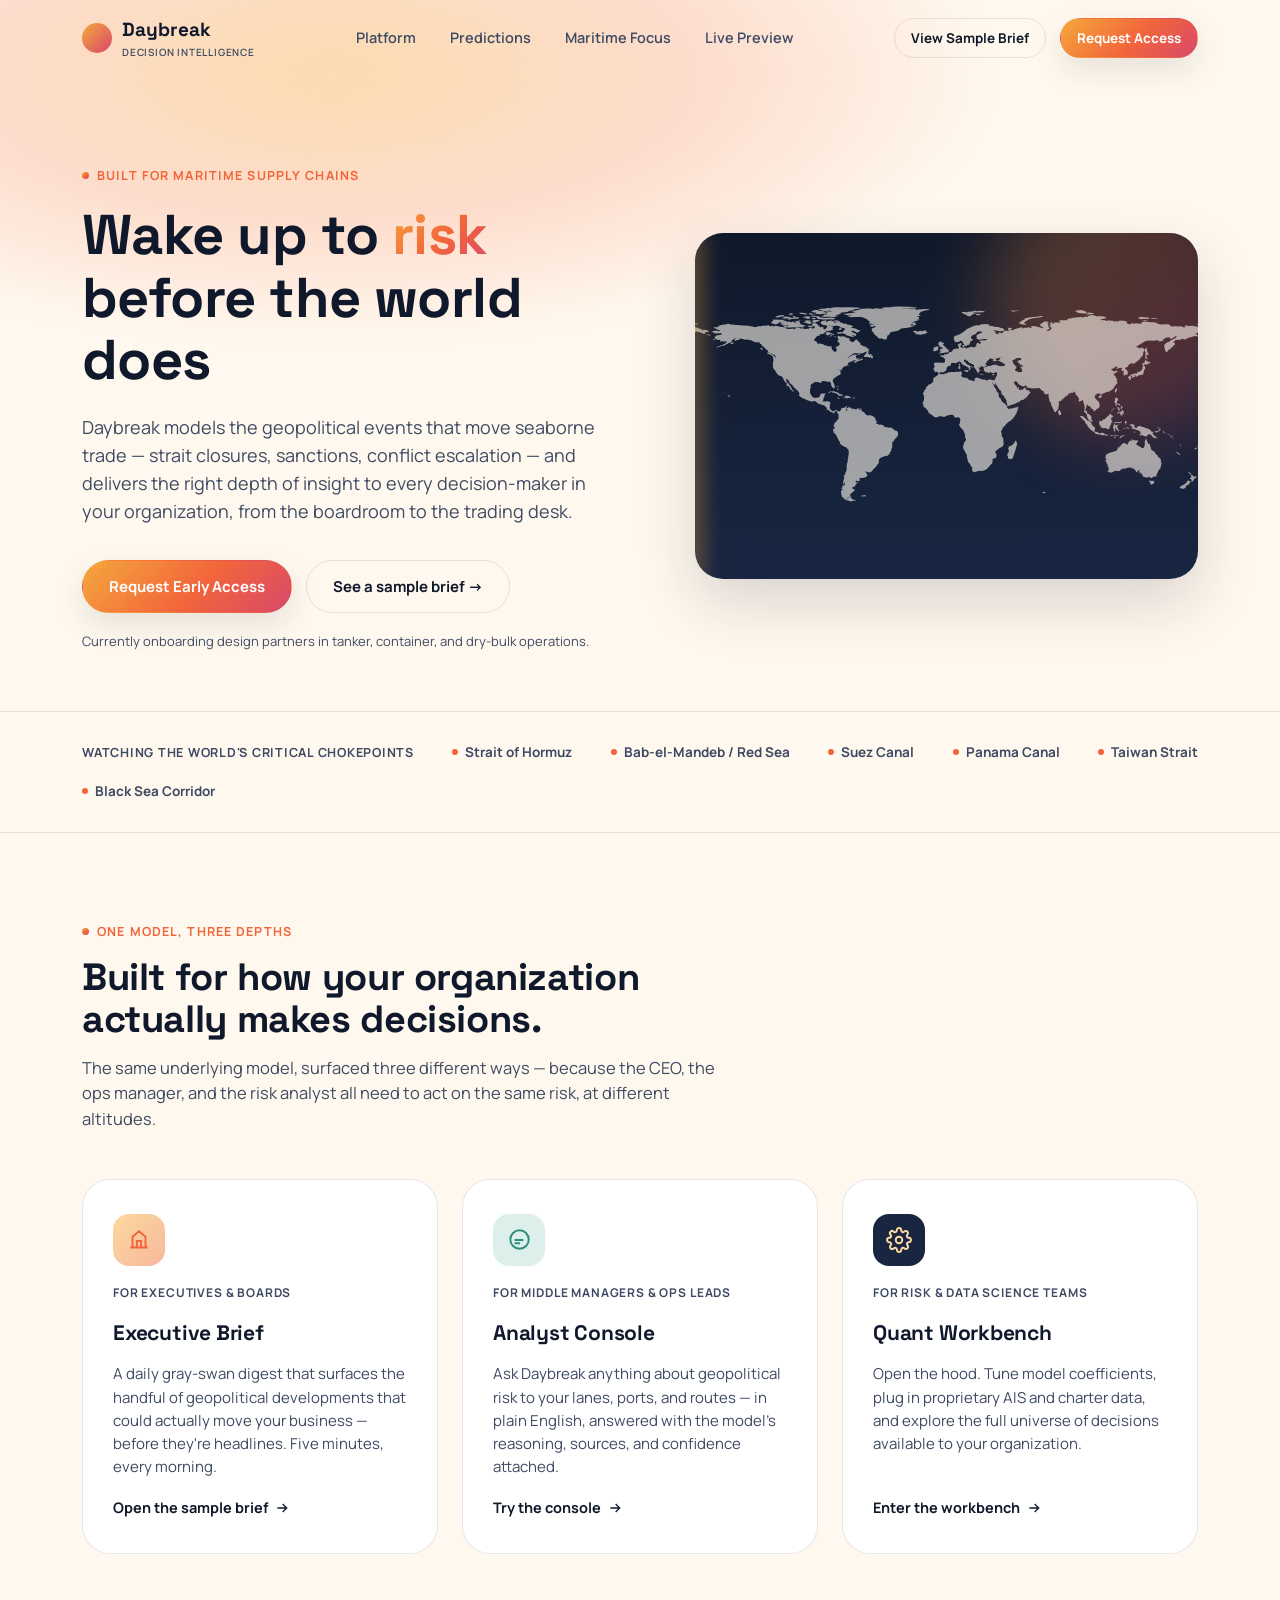
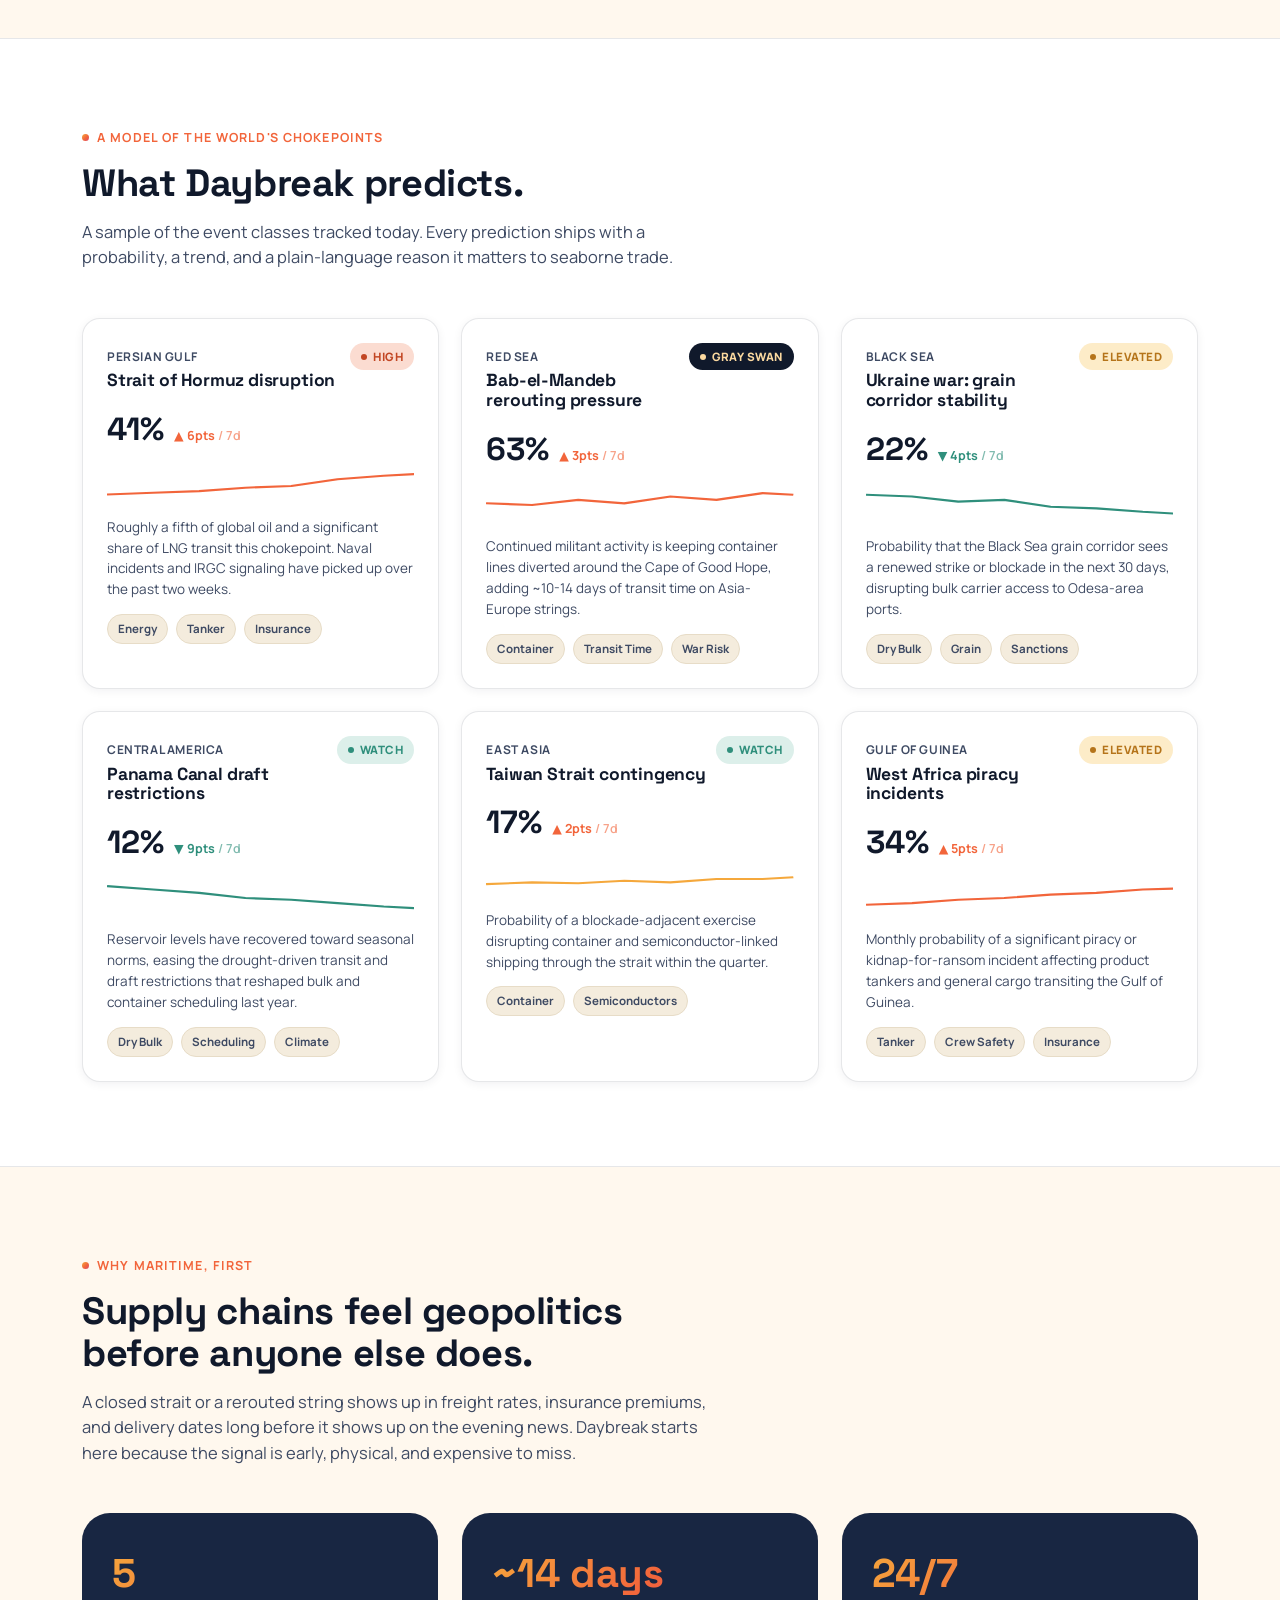
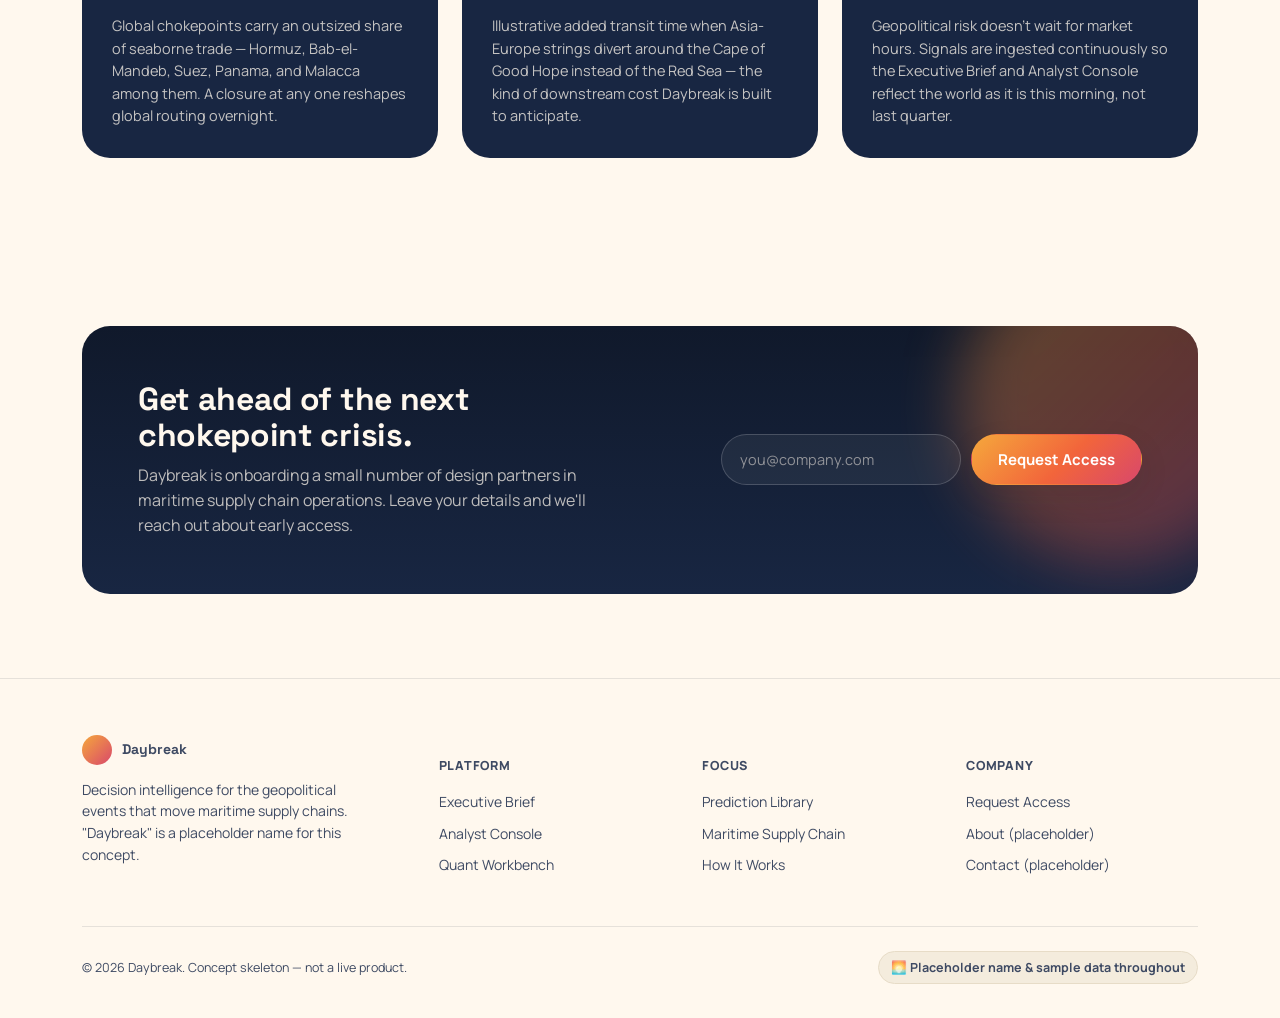
==== commit 0ef55951: "Update hero tagline Co-Authored-By: Claude Opus 5.5 <noreply@anthropic.com>" ====
--- a/index.html
+++ b/index.html
@@ -42,7 +42,7 @@
   <div class="wrap hero-grid">
     <div>
       <span class="eyebrow">Built for maritime supply chains</span>
-      <h1>Wake up at <em>daybreak</em>, before the world does.</h1>
+      <h1>Wake up to <em>risk</em> before the world does</h1>
       <p class="hero-sub">Daybreak models the geopolitical events that move seaborne trade — strait closures, sanctions, conflict escalation — and delivers the right depth of insight to every decision-maker in your organization, from the boardroom to the trading desk.</p>
       <div class="hero-cta">
         <a href="#request-access" class="btn btn-primary">Request Early Access</a>
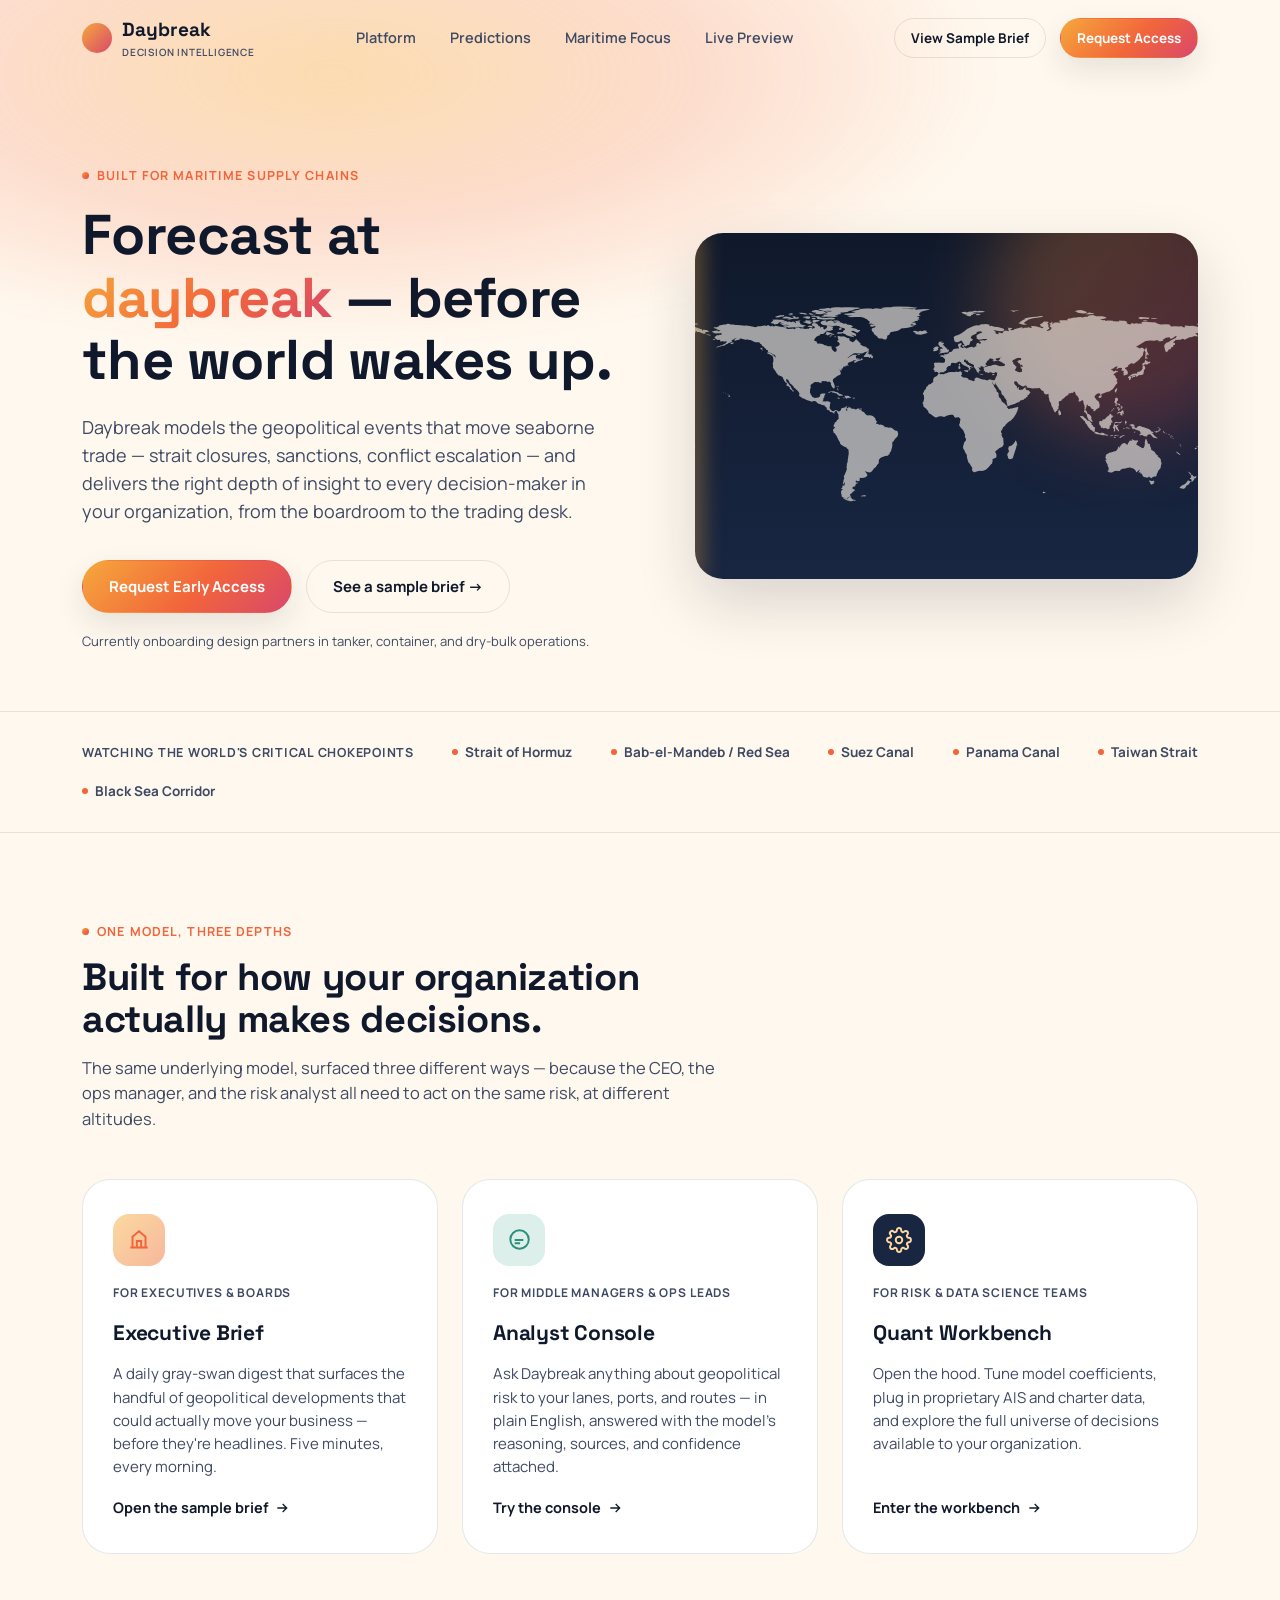
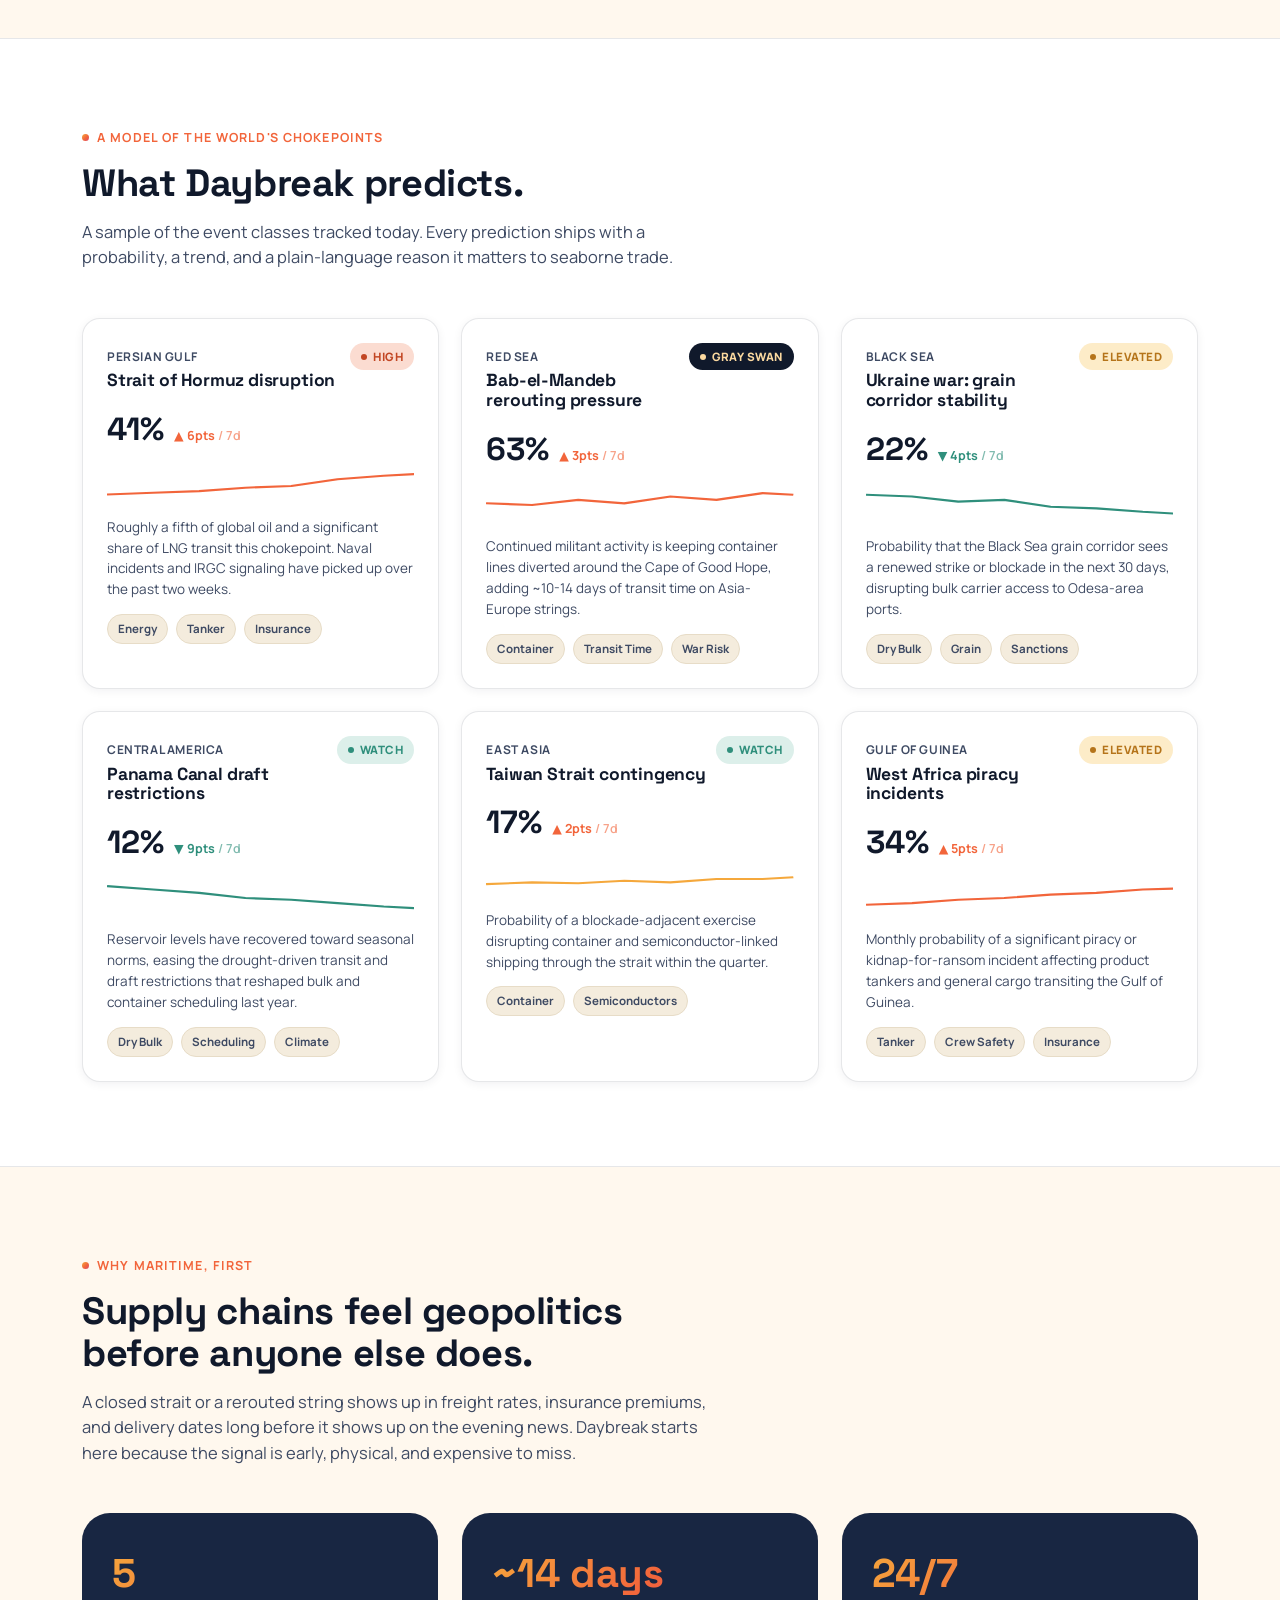
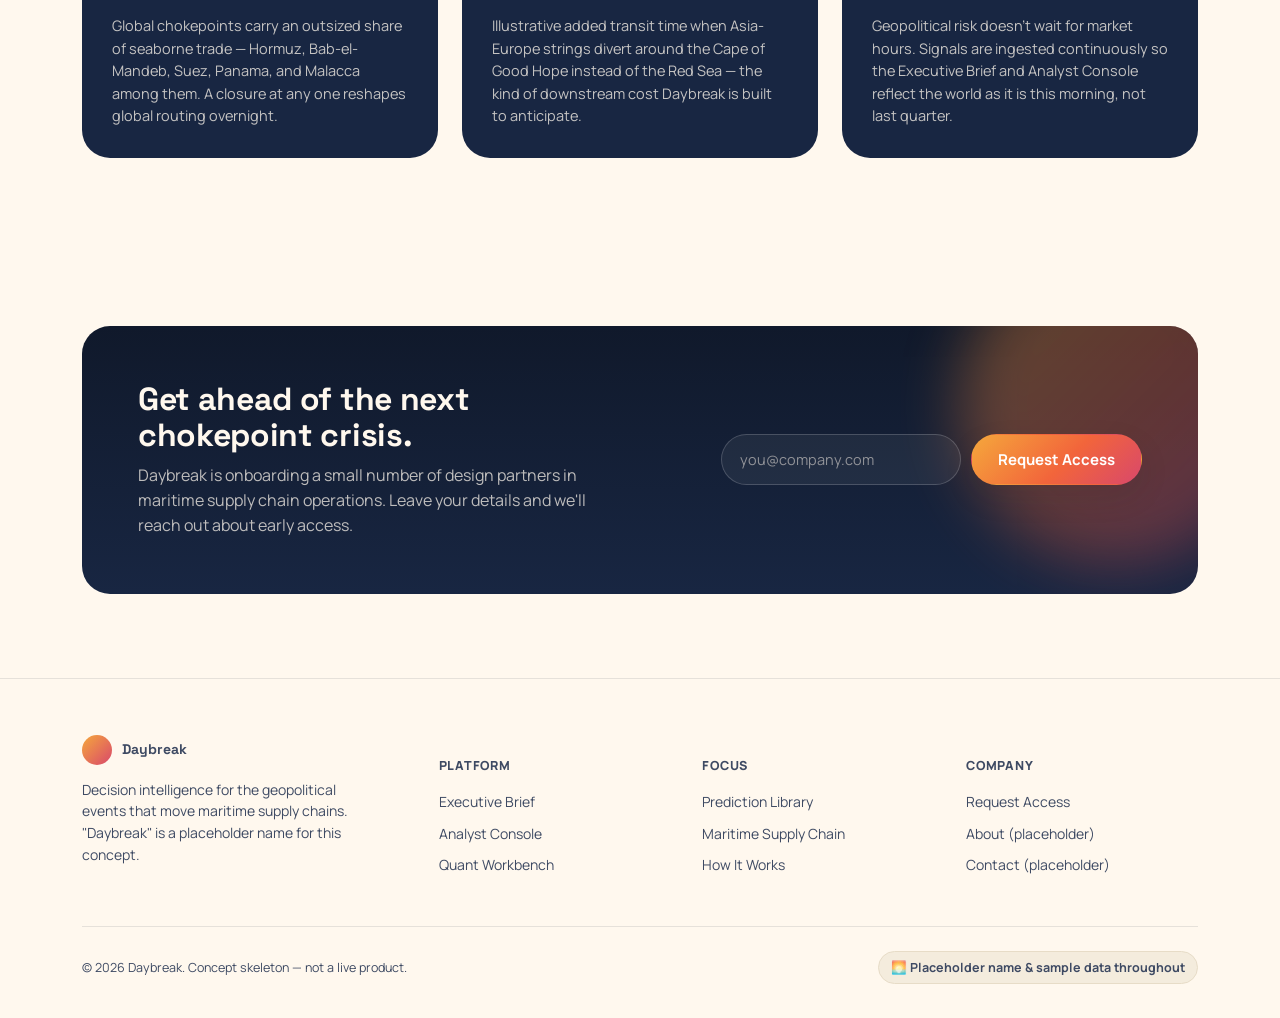
==== commit d5ec2c9c: "Revise hero tagline Co-Authored-By: Claude Opus 5.5 <noreply@anthropic.com>" ====
--- a/index.html
+++ b/index.html
@@ -42,7 +42,7 @@
   <div class="wrap hero-grid">
     <div>
       <span class="eyebrow">Built for maritime supply chains</span>
-      <h1>Wake up to <em>risk</em> before the world does</h1>
+      <h1>Forecast at <em>daybreak</em> — before the world wakes up.</h1>
       <p class="hero-sub">Daybreak models the geopolitical events that move seaborne trade — strait closures, sanctions, conflict escalation — and delivers the right depth of insight to every decision-maker in your organization, from the boardroom to the trading desk.</p>
       <div class="hero-cta">
         <a href="#request-access" class="btn btn-primary">Request Early Access</a>
